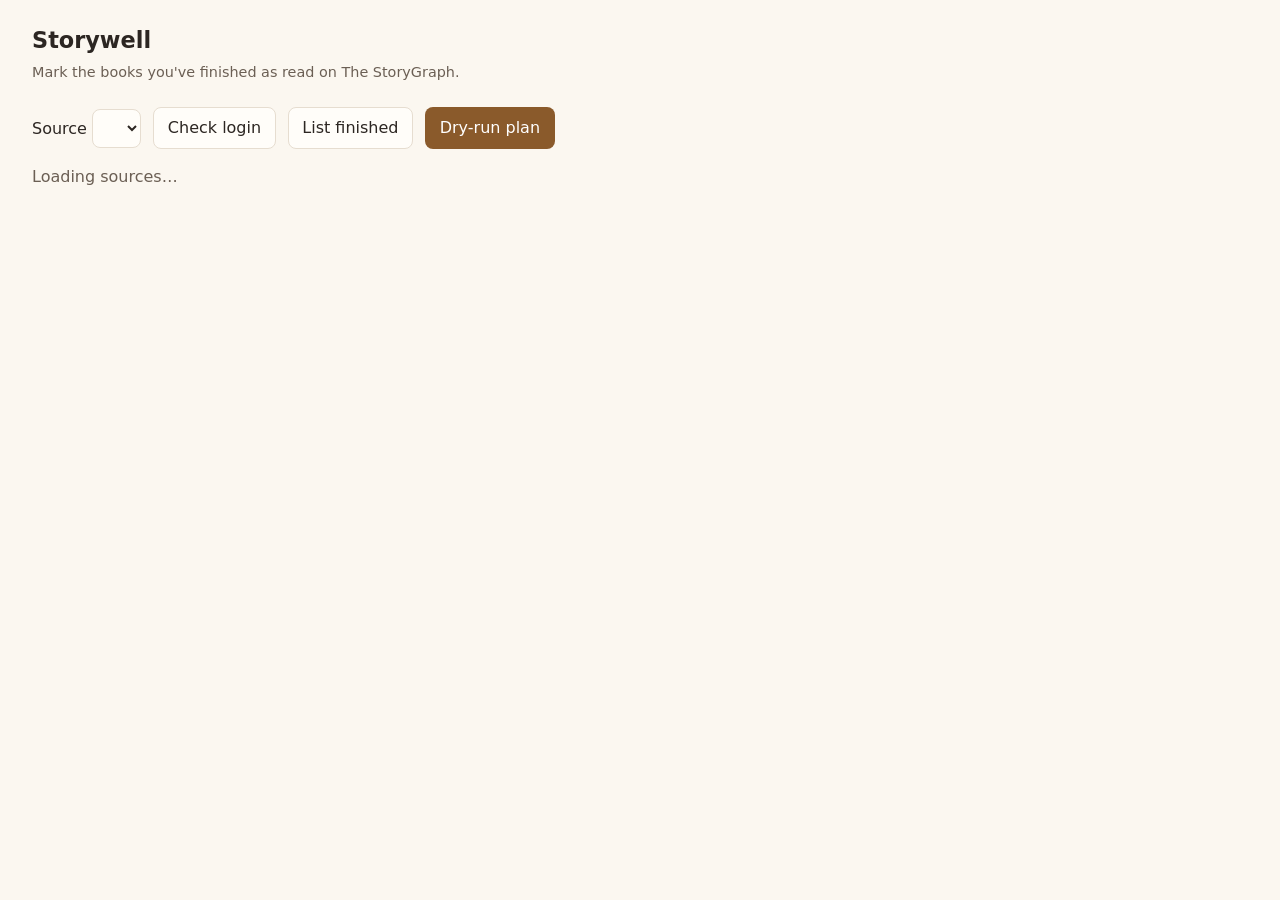
==== src/storywell/desktop/web/index.html @ 4d5c88ba "Merge pull request #48 from drmowinckels/feat/desktop-chromium-provisioning feat: provision Chromium" ====
<!doctype html>
<html lang="en">
  <head>
    <meta charset="utf-8" />
    <meta name="viewport" content="width=device-width, initial-scale=1" />
    <title>Storywell</title>
    <style>
      :root {
        color-scheme: light dark;
        --bg: #fbf7f0;
        --fg: #2c2622;
        --muted: #6b5f54;
        --accent: #8a5a2b;
        --card: #fffdf9;
        --line: #e6ddd0;
      }
      @media (prefers-color-scheme: dark) {
        :root {
          --bg: #1c1916;
          --fg: #ece4d8;
          --muted: #a99b8a;
          --accent: #d2a06a;
          --card: #262019;
          --line: #3a3128;
        }
      }
      * {
        box-sizing: border-box;
      }
      body {
        margin: 0;
        font:
          16px/1.5 system-ui,
          -apple-system,
          "Segoe UI",
          sans-serif;
        background: var(--bg);
        color: var(--fg);
      }
      header {
        padding: 1.5rem 2rem 0.5rem;
      }
      h1 {
        margin: 0;
        font-size: 1.4rem;
      }
      .sub {
        color: var(--muted);
        margin: 0.25rem 0 0;
        font-size: 0.9rem;
      }
      main {
        padding: 1rem 2rem 2rem;
      }
      .controls {
        display: flex;
        gap: 0.75rem;
        flex-wrap: wrap;
        align-items: center;
        margin-bottom: 1rem;
      }
      select,
      button {
        font: inherit;
        padding: 0.5rem 0.85rem;
        border-radius: 8px;
        border: 1px solid var(--line);
        background: var(--card);
        color: var(--fg);
      }
      button {
        cursor: pointer;
      }
      button.primary {
        background: var(--accent);
        color: #fff;
        border-color: transparent;
      }
      button:disabled {
        opacity: 0.5;
        cursor: progress;
      }
      #status {
        margin: 0 0 1rem;
        min-height: 1.4em;
        color: var(--muted);
      }
      #status.error {
        color: #c0392b;
      }
      table {
        width: 100%;
        border-collapse: collapse;
        background: var(--card);
        border-radius: 8px;
        overflow: hidden;
      }
      th,
      td {
        text-align: left;
        padding: 0.5rem 0.75rem;
        border-bottom: 1px solid var(--line);
        font-size: 0.9rem;
      }
      th {
        color: var(--muted);
        font-weight: 600;
      }
      .pill {
        padding: 0.1rem 0.5rem;
        border-radius: 999px;
        font-size: 0.8rem;
      }
      .match {
        background: #2e7d3222;
        color: #2e7d32;
      }
      .ambiguous {
        background: #f9a82522;
        color: #b8860b;
      }
      .no_match {
        background: #c0392b22;
        color: #c0392b;
      }
    </style>
  </head>
  <body>
    <header>
      <h1>Storywell</h1>
      <p class="sub">
        Mark the books you've finished as read on The StoryGraph.
      </p>
    </header>
    <main>
      <div class="controls">
        <label
          >Source
          <select id="source"></select
        ></label>
        <button id="check">Check login</button>
        <button id="list">List finished</button>
        <button id="plan" class="primary">Dry-run plan</button>
      </div>
      <p id="status">Loading sources…</p>
      <div id="results"></div>
    </main>

    <script>
      const $ = (id) => document.getElementById(id);
      const api = () => window.pywebview && window.pywebview.api;

      function setStatus(text, isError = false) {
        const el = $("status");
        el.textContent = text;
        el.classList.toggle("error", isError);
      }

      let browserReady = true;

      function applyBrowserGate() {
        // Check-login and dry-run plan drive Chromium; List does not.
        $("check").disabled = !browserReady;
        $("plan").disabled = !browserReady;
      }

      function busy(on) {
        for (const id of ["check", "list", "plan"]) $(id).disabled = on;
        if (!on) applyBrowserGate();
      }

      async function call(method, ...args) {
        busy(true);
        try {
          const res = await api()[method](...args);
          if (!res.ok) {
            setStatus(res.error || "Something went wrong.", true);
            return null;
          }
          return res.value;
        } catch (err) {
          setStatus(String(err), true);
          return null;
        } finally {
          busy(false);
        }
      }

      function renderBooks(books) {
        if (!books.length)
          return setStatus("No finished books found from this source.");
        setStatus(`${books.length} finished book(s).`);
        $("results").innerHTML =
          "<table><thead><tr><th>Title</th><th>Author</th><th>%</th><th>Finished</th></tr></thead><tbody>" +
          books
            .map(
              (b) =>
                `<tr><td>${esc(b.title)}</td><td>${esc(b.authors.join(", "))}</td>` +
                `<td>${b.percentComplete}</td><td>${b.finishedAt || "—"}</td></tr>`,
            )
            .join("") +
          "</tbody></table>";
      }

      function renderPlan(data) {
        const s = data.summary;
        setStatus(
          `match: ${s.match || 0} · ambiguous: ${s.ambiguous || 0} · no match: ${s.no_match || 0}`,
        );
        $("results").innerHTML =
          "<table><thead><tr><th>Source title</th><th>Status</th><th>StoryGraph match</th><th>Score</th></tr></thead><tbody>" +
          data.plan
            .map(
              (p) =>
                `<tr><td>${esc(p.title)}</td>` +
                `<td><span class="pill ${p.status}">${p.status}</span></td>` +
                `<td>${esc(p.match || "—")}</td><td>${p.score ?? "—"}</td></tr>`,
            )
            .join("") +
          "</tbody></table>";
      }

      function esc(s) {
        return String(s).replace(
          /[&<>"']/g,
          (c) =>
            ({
              "&": "&amp;",
              "<": "&lt;",
              ">": "&gt;",
              '"': "&quot;",
              "'": "&#39;",
            })[c],
        );
      }

      async function init() {
        const sources = await call("sources");
        if (!sources) return;
        $("source").innerHTML = sources
          .map((s) => `<option>${esc(s)}</option>`)
          .join("");
        await ensureBrowser();
      }

      async function ensureBrowser() {
        const installed = await call("chromium_status");
        if (installed === null) return; // status check itself failed; message already shown
        if (installed) {
          setStatus("Ready.");
          return;
        }
        browserReady = false;
        setStatus(
          "One-time setup: downloading the browser Storywell needs (~150 MB). This can take a minute…",
        );
        const ready = await call("install_browser");
        browserReady = ready === true;
        applyBrowserGate();
        setStatus(
          browserReady
            ? "Ready."
            : "Couldn't download the browser. Check your connection and reopen Storywell.",
          !browserReady,
        );
      }

      const source = () => $("source").value;
      $("check").onclick = async () => {
        const ok = await call("login_state");
        if (ok !== null)
          setStatus(
            ok
              ? "StoryGraph session is active."
              : "No active StoryGraph session — run storygraph-login.",
            !ok,
          );
      };
      $("list").onclick = async () => {
        const books = await call("list_finished", source());
        if (books) renderBooks(books);
      };
      $("plan").onclick = async () => {
        setStatus(
          "Matching against StoryGraph… this opens a browser in the background.",
        );
        const data = await call("sync_plan", source());
        if (data) renderPlan(data);
      };

      if (window.pywebview?.api) init();
      else window.addEventListener("pywebviewready", init);
    </script>
  </body>
</html>
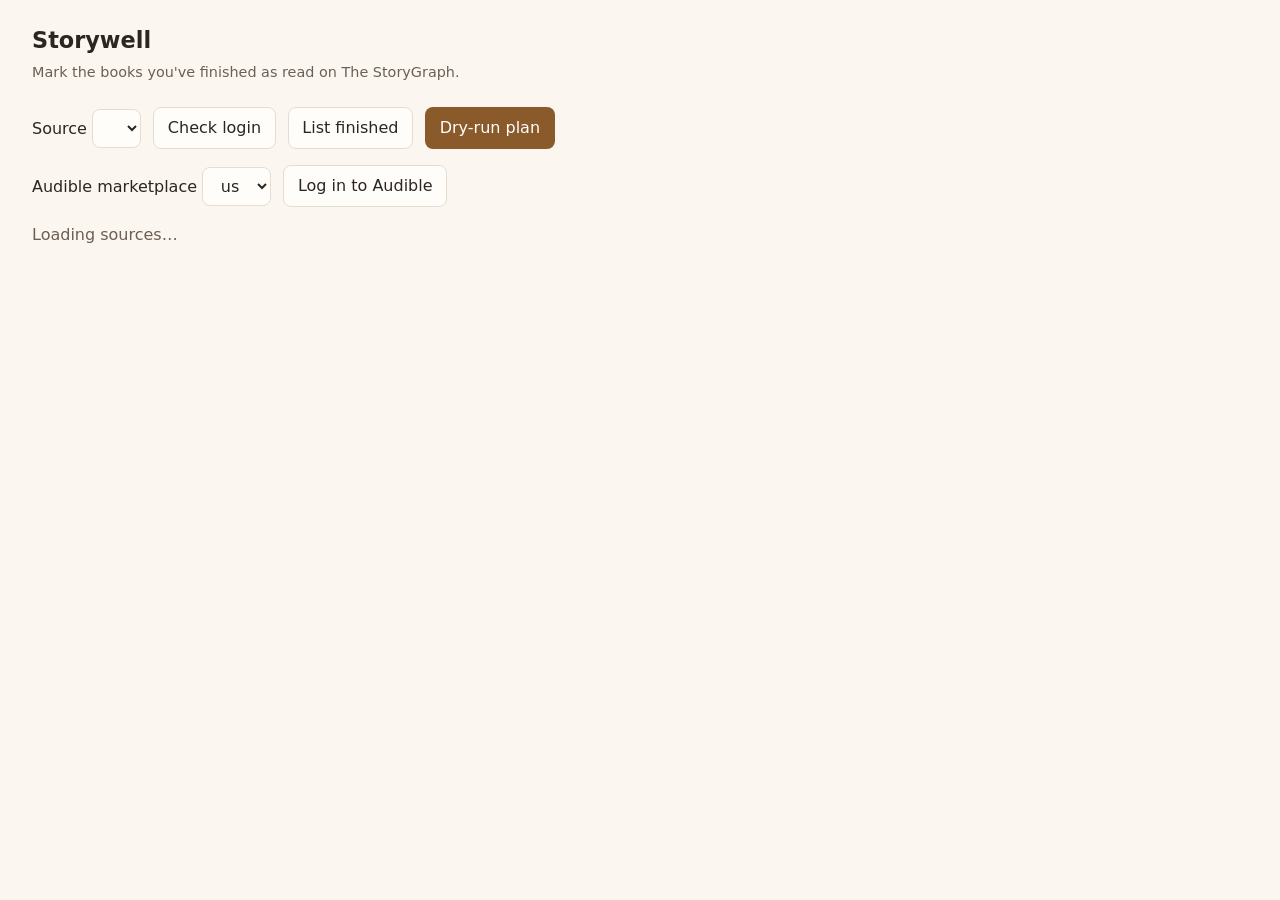
==== commit 2aff8ead: "Merge pull request #50 from drmowinckels/feat/desktop-audible-login feat: in-app Audible login — no " ====
--- a/src/storywell/desktop/web/index.html
+++ b/src/storywell/desktop/web/index.html
@@ -142,6 +142,25 @@
         <button id="list">List finished</button>
         <button id="plan" class="primary">Dry-run plan</button>
       </div>
+      <div class="controls">
+        <label
+          >Audible marketplace
+          <select id="marketplace">
+            <option value="us">us</option>
+            <option value="ca">ca</option>
+            <option value="uk">uk</option>
+            <option value="au">au</option>
+            <option value="fr">fr</option>
+            <option value="de">de</option>
+            <option value="jp">jp</option>
+            <option value="it">it</option>
+            <option value="in">in</option>
+            <option value="es">es</option>
+            <option value="br">br</option>
+          </select></label
+        >
+        <button id="audible-login">Log in to Audible</button>
+      </div>
       <p id="status">Loading sources…</p>
       <div id="results"></div>
     </main>
@@ -158,14 +177,16 @@
 
       let browserReady = true;
 
+      // Check-login, dry-run plan, and Audible login all drive Chromium; List does not.
+      const BROWSER_BUTTONS = ["check", "plan", "audible-login"];
+      const BUTTONS = ["list", ...BROWSER_BUTTONS];
+
       function applyBrowserGate() {
-        // Check-login and dry-run plan drive Chromium; List does not.
-        $("check").disabled = !browserReady;
-        $("plan").disabled = !browserReady;
+        for (const id of BROWSER_BUTTONS) $(id).disabled = !browserReady;
       }
 
       function busy(on) {
-        for (const id of ["check", "list", "plan"]) $(id).disabled = on;
+        for (const id of BUTTONS) $(id).disabled = on;
         if (!on) applyBrowserGate();
       }
 
@@ -287,6 +308,16 @@
         const data = await call("sync_plan", source());
         if (data) renderPlan(data);
       };
+      $("audible-login").onclick = async () => {
+        setStatus(
+          "Opening Amazon login in a browser — sign in there, then return.",
+        );
+        const path = await call("audible_login", $("marketplace").value);
+        if (path)
+          setStatus(
+            "Audible login saved. You can now List finished or Dry-run plan.",
+          );
+      };
 
       if (window.pywebview?.api) init();
       else window.addEventListener("pywebviewready", init);
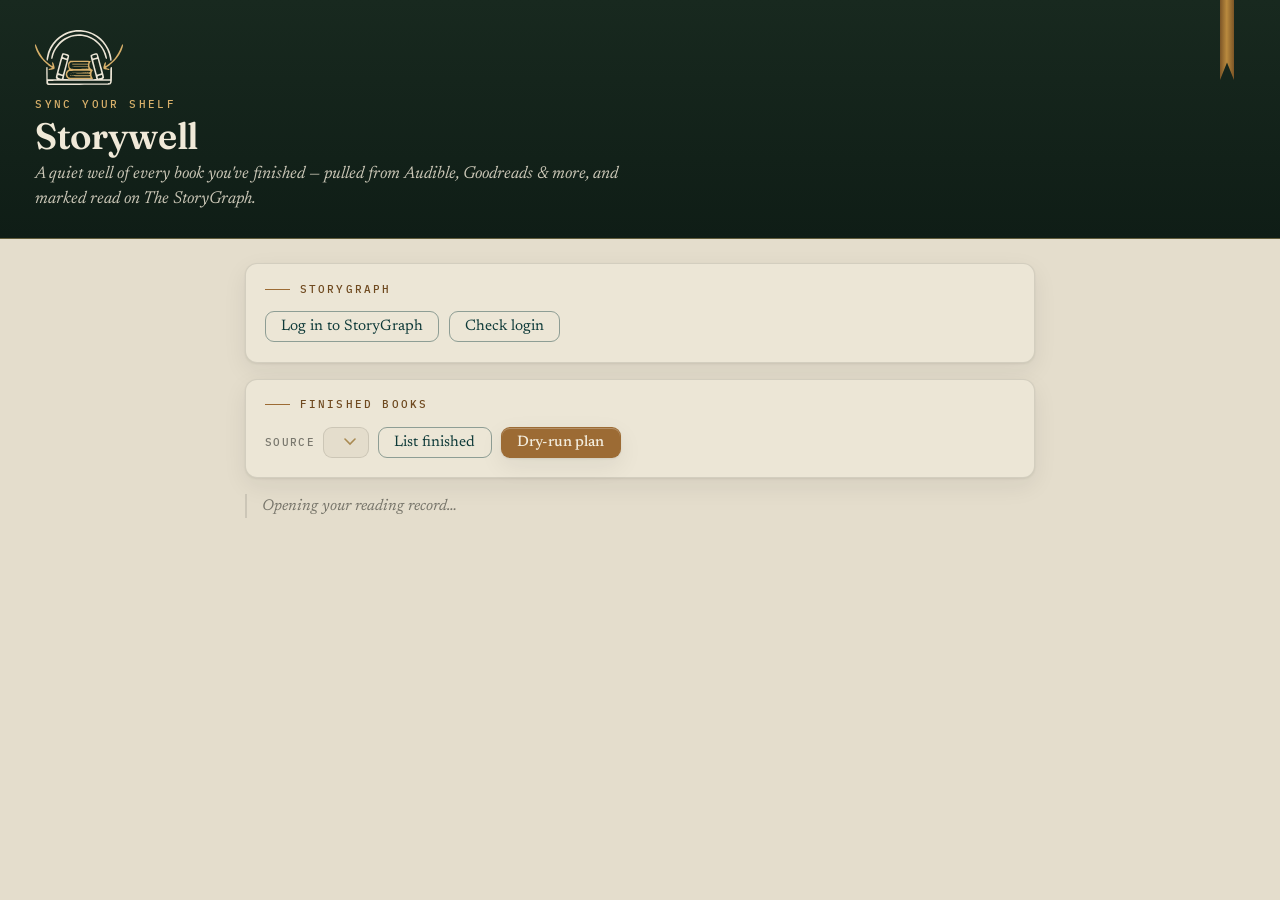
==== commit 630defdc: "Merge pull request #52 from drmowinckels/feat/desktop-ui-brand feat: brand-align the desktop UI with" ====
--- a/src/storywell/desktop/web/index.html
+++ b/src/storywell/desktop/web/index.html
@@ -4,164 +4,468 @@
     <meta charset="utf-8" />
     <meta name="viewport" content="width=device-width, initial-scale=1" />
     <title>Storywell</title>
+    <!-- Same type as the website (Fraunces 600 · Newsreader 400/500 + italic · IBM Plex
+         Mono 400/500 — only the faces actually used). The app needs the network to sync,
+         so a CDN load is fine and serif/mono fallbacks cover offline. RELEASE TODO: self-host
+         these OFL fonts (web/fonts/) so the packaged app never calls Google — privacy/GDPR
+         + offline. See docs/packaging.md. -->
+    <link rel="preconnect" href="https://fonts.googleapis.com" />
+    <link rel="preconnect" href="https://fonts.gstatic.com" crossorigin />
+    <link
+      href="https://fonts.googleapis.com/css2?family=Fraunces:opsz,wght@9..144,600&family=Newsreader:ital,opsz,wght@0,6..72,400;0,6..72,500;1,6..72,400&family=IBM+Plex+Mono:wght@400;500&display=swap"
+      rel="stylesheet"
+    />
     <style>
+      /* Storywell desktop — the website's identity, in a window. "Library at night"
+         (bottle-green + brass) is the default; "reading room" (putty) is the light
+         alternate. Tokens mirror site/_brand.yml, custom.scss and dark.scss. */
       :root {
-        color-scheme: light dark;
-        --bg: #fbf7f0;
-        --fg: #2c2622;
-        --muted: #6b5f54;
-        --accent: #8a5a2b;
-        --card: #fffdf9;
-        --line: #e6ddd0;
-      }
-      @media (prefers-color-scheme: dark) {
+        color-scheme: dark light;
+        --serif: "Fraunces", Georgia, serif;
+        --body: "Newsreader", Georgia, serif;
+        --mono: "IBM Plex Mono", ui-monospace, SFMono-Regular, Menlo, monospace;
+
+        /* default = library at night (Storywell ships dark) */
+        --bg: #0f1d16;
+        --surface: #16271e;
+        --ink: #e9e2d1;
+        --head: #f0e9d8;
+        --brass: #d8b06a;
+        --brass-text: #d8b06a;
+        --ghost-fg: #e3dcc9;
+        --ghost-border: rgba(227, 220, 201, 0.4);
+        --line: rgba(233, 226, 209, 0.13);
+        --muted: rgba(233, 226, 209, 0.55);
+        --lead: rgba(233, 226, 209, 0.86);
+        --btn-fg: #15211a;
+        --error-fg: #ff9a8f;
+        --error-bg: rgba(255, 138, 128, 0.15);
+        --rail-top: #d8b06a;
+        --rail-bot: #8a5e2a;
+        --shadow: 0 1px 2px rgba(0, 0, 0, 0.3), 0 12px 32px rgba(0, 0, 0, 0.3);
+
+        --pill-match-fg: #8fbf9c;
+        --pill-match-bg: rgba(143, 191, 156, 0.14);
+        --pill-amb-fg: #d8b06a;
+        --pill-amb-bg: rgba(216, 176, 106, 0.14);
+        --pill-no-fg: #ff9a8f;
+        --pill-no-bg: rgba(255, 138, 128, 0.14);
+      }
+      @media (prefers-color-scheme: light) {
         :root {
-          --bg: #1c1916;
-          --fg: #ece4d8;
-          --muted: #a99b8a;
-          --accent: #d2a06a;
-          --card: #262019;
-          --line: #3a3128;
-        }
-      }
+          /* reading room — the light alternate */
+          --bg: #e4ddcc;
+          --surface: #ece6d6;
+          --ink: #20221d;
+          --head: #20221d;
+          --brass: #9c6b34;
+          --brass-text: #6f4a20;
+          --ghost-fg: #0e3a39;
+          --ghost-border: rgba(14, 58, 57, 0.42);
+          --line: rgba(32, 34, 29, 0.12);
+          --muted: rgba(32, 34, 29, 0.56);
+          --lead: rgba(32, 34, 29, 0.82);
+          --btn-fg: #f3eddd;
+          --error-fg: #7b1f1f;
+          --error-bg: rgba(123, 59, 59, 0.16);
+          --rail-top: #b98a3e;
+          --rail-bot: #7c5526;
+          --shadow:
+            0 1px 2px rgba(32, 34, 29, 0.08), 0 8px 24px rgba(32, 34, 29, 0.07);
+
+          --pill-match-fg: #2f5d3c;
+          --pill-match-bg: rgba(47, 93, 60, 0.13);
+          --pill-amb-fg: #6f4a20;
+          --pill-amb-bg: rgba(156, 107, 52, 0.16);
+          --pill-no-fg: #7b1f1f;
+          --pill-no-bg: rgba(123, 59, 59, 0.14);
+        }
+      }
+
       * {
         box-sizing: border-box;
       }
       body {
         margin: 0;
-        font:
-          16px/1.5 system-ui,
-          -apple-system,
-          "Segoe UI",
-          sans-serif;
+        font: 1rem/1.55 var(--body);
         background: var(--bg);
-        color: var(--fg);
-      }
-      header {
-        padding: 1.5rem 2rem 0.5rem;
-      }
-      h1 {
+        color: var(--ink);
+        -webkit-font-smoothing: antialiased;
+      }
+      .eyebrow {
         margin: 0;
-        font-size: 1.4rem;
-      }
-      .sub {
-        color: var(--muted);
-        margin: 0.25rem 0 0;
-        font-size: 0.9rem;
-      }
-      main {
-        padding: 1rem 2rem 2rem;
+        font-family: var(--mono);
+        font-size: 0.68rem;
+        font-weight: 500;
+        letter-spacing: 0.22em;
+        text-transform: uppercase;
+        color: var(--brass-text);
+      }
+
+      /* ---- the cover: always the dark "library at night" band ---- */
+      .cover {
+        position: relative;
+        overflow: hidden;
+        padding: 1.9rem 2.2rem 1.6rem;
+        color: #e9e2d1;
+        background: linear-gradient(180deg, #18291f 0%, #0f1d16 100%);
+        border-bottom: 1px solid rgba(216, 176, 106, 0.38);
+      }
+      .cover .eyebrow {
+        color: #d8b06a;
+      }
+      .mark {
+        display: block;
+        width: 88px;
+        height: auto;
+        margin-bottom: 0.7rem;
+      }
+      .wordmark {
+        margin: 0.3rem 0 0;
+        font-family: var(--serif);
+        font-optical-sizing: auto;
+        font-size: 2.3rem;
+        font-weight: 600;
+        letter-spacing: -0.01em;
+        line-height: 0.98;
+        color: #f0e9d8;
+      }
+      .lead {
+        margin: 0.55rem 0 0;
+        max-width: 60ch;
+        font-family: var(--body);
+        font-style: italic;
+        font-size: 1.08rem;
+        line-height: 1.45;
+        color: rgba(233, 226, 209, 0.86);
+      }
+      .rail {
+        position: absolute;
+        top: -8px;
+        right: 46px;
+        width: 14px;
+        height: 88px;
+        background: linear-gradient(
+          90deg,
+          var(--rail-bot),
+          var(--rail-top) 48%,
+          var(--rail-bot)
+        );
+        clip-path: polygon(0 0, 100% 0, 100% 100%, 50% 80%, 0 100%);
+        box-shadow: 0 2px 7px rgba(0, 0, 0, 0.4);
+      }
+
+      /* ---- the pages ---- */
+      .pages {
+        max-width: 860px;
+        margin: 0 auto;
+        padding: 1.5rem 2.2rem 2.4rem;
+      }
+      .leaf {
+        background: var(--surface);
+        border: 1px solid var(--line);
+        border-radius: 12px;
+        padding: 1.05rem 1.15rem 1.2rem;
+        margin-bottom: 1rem;
+        box-shadow: var(--shadow);
+      }
+      .leaf-title {
+        display: flex;
+        align-items: center;
+        gap: 0.6rem;
+        margin: 0 0 0.85rem;
+        font-family: var(--mono);
+        font-size: 0.68rem;
+        font-weight: 500;
+        letter-spacing: 0.2em;
+        text-transform: uppercase;
+        color: var(--brass-text);
+      }
+      .leaf-title::before {
+        content: "";
+        width: 1.6rem;
+        height: 1px;
+        background: var(--brass);
+      }
+      .account-group {
+        display: inline-flex;
+        align-items: center;
+        gap: 0.6rem;
+      }
+      .account-group[hidden] {
+        display: none;
       }
       .controls {
         display: flex;
-        gap: 0.75rem;
+        gap: 0.6rem;
         flex-wrap: wrap;
         align-items: center;
-        margin-bottom: 1rem;
-      }
-      select,
-      button {
-        font: inherit;
-        padding: 0.5rem 0.85rem;
-        border-radius: 8px;
+      }
+      .field {
+        display: inline-flex;
+        align-items: center;
+        gap: 0.5rem;
+        font-family: var(--mono);
+        font-size: 0.66rem;
+        font-weight: 500;
+        letter-spacing: 0.14em;
+        text-transform: uppercase;
+        color: var(--muted);
+      }
+      select {
+        font: 0.92rem var(--body);
+        padding: 0.42rem 2rem 0.42rem 0.7rem;
+        border-radius: 9px;
         border: 1px solid var(--line);
-        background: var(--card);
-        color: var(--fg);
-      }
-      button {
+        background: var(--bg)
+          url("data:image/svg+xml,%3Csvg xmlns='http://www.w3.org/2000/svg' width='12' height='8' viewBox='0 0 12 8'%3E%3Cpath d='M1 1l5 5 5-5' fill='none' stroke='%23a98a52' stroke-width='1.6' stroke-linecap='round'/%3E%3C/svg%3E")
+          no-repeat right 0.7rem center;
+        color: var(--ink);
+        -webkit-appearance: none;
+        appearance: none;
         cursor: pointer;
       }
-      button.primary {
-        background: var(--accent);
-        color: #fff;
+      .btn {
+        font: 0.95rem var(--body);
+        padding: 0.44rem 0.95rem;
+        border-radius: 9px;
+        border: 1px solid var(--ghost-border);
+        background: transparent;
+        color: var(--ghost-fg);
+        cursor: pointer;
+        transition:
+          border-color 0.15s ease,
+          background 0.15s ease,
+          transform 0.05s ease;
+      }
+      .btn:hover {
+        border-color: var(--brass);
+        background: color-mix(in srgb, var(--brass) 10%, transparent);
+      }
+      .btn:active {
+        transform: translateY(1px);
+      }
+      .btn.primary {
+        background: var(--brass);
+        color: var(--btn-fg);
         border-color: transparent;
-      }
-      button:disabled {
-        opacity: 0.5;
-        cursor: progress;
-      }
+        font-weight: 500;
+        box-shadow:
+          inset 0 1px 0 rgba(255, 255, 255, 0.25),
+          var(--shadow);
+      }
+      .btn.primary:hover {
+        background: color-mix(in srgb, var(--brass) 90%, #fff);
+        border-color: transparent;
+      }
+      .btn:disabled {
+        opacity: 0.42;
+        cursor: not-allowed;
+        border-color: var(--line);
+        background: transparent;
+        color: var(--ghost-fg);
+        transform: none;
+      }
+      :focus-visible {
+        outline: 2px solid var(--brass);
+        outline-offset: 2px;
+      }
+
+      /* ---- status: a margin note ---- */
       #status {
-        margin: 0 0 1rem;
-        min-height: 1.4em;
+        margin: 0.4rem 0 1rem;
+        min-height: 1.5em;
+        padding-left: 0.9rem;
+        border-left: 2px solid var(--line);
+        font-family: var(--body);
+        font-style: italic;
+        font-size: 0.98rem;
         color: var(--muted);
       }
       #status.error {
-        color: #c0392b;
-      }
+        color: var(--error-fg);
+        border-left-color: var(--error-fg);
+      }
+
+      /* ---- the reading ledger ---- */
       table {
         width: 100%;
         border-collapse: collapse;
-        background: var(--card);
-        border-radius: 8px;
+        background: var(--surface);
+        border: 1px solid var(--line);
+        border-radius: 12px;
         overflow: hidden;
+        box-shadow: var(--shadow);
+        font-variant-numeric: tabular-nums;
       }
       th,
       td {
         text-align: left;
-        padding: 0.5rem 0.75rem;
+        padding: 0.58rem 0.85rem;
         border-bottom: 1px solid var(--line);
-        font-size: 0.9rem;
-      }
-      th {
-        color: var(--muted);
-        font-weight: 600;
+        font-size: 0.92rem;
+      }
+      tbody tr:last-child td {
+        border-bottom: none;
+      }
+      tbody tr:hover td {
+        background: color-mix(in srgb, var(--brass) 7%, transparent);
+      }
+      thead th {
+        font-family: var(--mono);
+        font-size: 0.64rem;
+        font-weight: 500;
+        letter-spacing: 0.16em;
+        text-transform: uppercase;
+        color: var(--brass-text);
+        border-bottom: 1px solid var(--brass);
+        background: color-mix(in srgb, var(--brass) 8%, transparent);
+      }
+      th:last-child,
+      td:last-child {
+        text-align: right;
+        font-family: var(--mono);
+        font-size: 0.82rem;
       }
       .pill {
-        padding: 0.1rem 0.5rem;
-        border-radius: 999px;
-        font-size: 0.8rem;
+        display: inline-block;
+        padding: 0.12rem 0.55rem;
+        border-radius: 5px;
+        font-family: var(--mono);
+        font-size: 0.66rem;
+        font-weight: 500;
+        letter-spacing: 0.06em;
+        text-transform: uppercase;
+        border: 1px solid currentColor;
       }
       .match {
-        background: #2e7d3222;
-        color: #2e7d32;
+        color: var(--pill-match-fg);
+        background: var(--pill-match-bg);
       }
       .ambiguous {
-        background: #f9a82522;
-        color: #b8860b;
+        color: var(--pill-amb-fg);
+        background: var(--pill-amb-bg);
       }
       .no_match {
-        background: #c0392b22;
-        color: #c0392b;
+        color: var(--pill-no-fg);
+        background: var(--pill-no-bg);
+      }
+
+      @media (prefers-reduced-motion: no-preference) {
+        .rail {
+          animation: drop 0.7s cubic-bezier(0.2, 0.8, 0.2, 1) both;
+        }
+        .mark,
+        .eyebrow,
+        .wordmark,
+        .lead,
+        .leaf {
+          animation: rise 0.55s ease both;
+        }
+        .eyebrow {
+          animation-delay: 0.04s;
+        }
+        .wordmark {
+          animation-delay: 0.08s;
+        }
+        .lead {
+          animation-delay: 0.12s;
+        }
+        .leaf:nth-of-type(1) {
+          animation-delay: 0.16s;
+        }
+        .leaf:nth-of-type(2) {
+          animation-delay: 0.2s;
+        }
+        @keyframes drop {
+          from {
+            transform: translateY(-110%);
+          }
+          to {
+            transform: translateY(0);
+          }
+        }
+        @keyframes rise {
+          from {
+            opacity: 0;
+            transform: translateY(8px);
+          }
+          to {
+            opacity: 1;
+            transform: none;
+          }
+        }
+      }
+
+      @media (max-width: 560px) {
+        .pages {
+          padding: 1.1rem 1.2rem 1.8rem;
+        }
+        .cover {
+          padding: 1.5rem 1.3rem 1.3rem;
+        }
+        .wordmark {
+          font-size: 1.9rem;
+        }
       }
     </style>
   </head>
   <body>
-    <header>
-      <h1>Storywell</h1>
-      <p class="sub">
-        Mark the books you've finished as read on The StoryGraph.
+    <header class="cover">
+      <span class="rail" aria-hidden="true"></span>
+      <img class="mark" src="submark-night.svg" alt="" />
+      <p class="eyebrow">Sync your shelf</p>
+      <h1 class="wordmark">Storywell</h1>
+      <p class="lead">
+        A quiet well of every book you've finished — pulled from Audible,
+        Goodreads &amp; more, and marked read on The StoryGraph.
       </p>
     </header>
-    <main>
-      <div class="controls">
-        <label
-          >Source
-          <select id="source"></select
-        ></label>
-        <button id="check">Check login</button>
-        <button id="list">List finished</button>
-        <button id="plan" class="primary">Dry-run plan</button>
-      </div>
-      <div class="controls">
-        <label
-          >Audible marketplace
-          <select id="marketplace">
-            <option value="us">us</option>
-            <option value="ca">ca</option>
-            <option value="uk">uk</option>
-            <option value="au">au</option>
-            <option value="fr">fr</option>
-            <option value="de">de</option>
-            <option value="jp">jp</option>
-            <option value="it">it</option>
-            <option value="in">in</option>
-            <option value="es">es</option>
-            <option value="br">br</option>
-          </select></label
-        >
-        <button id="audible-login">Log in to Audible</button>
-      </div>
-      <p id="status">Loading sources…</p>
+    <main class="pages">
+      <section class="leaf">
+        <h2 class="leaf-title">StoryGraph</h2>
+        <div class="controls">
+          <button id="storygraph-login" class="btn">
+            Log in to StoryGraph
+          </button>
+          <button id="check" class="btn">Check login</button>
+        </div>
+      </section>
+
+      <section class="leaf">
+        <h2 class="leaf-title">Finished books</h2>
+        <div class="controls">
+          <label class="field"
+            >Source
+            <select id="source"></select
+          ></label>
+          <!-- Per-source setup: only the selected source's controls are shown.
+               Audible is the only one wired today; file/token sources slot in here. -->
+          <span id="setup-audible" class="account-group" hidden>
+            <label class="field"
+              >Audible
+              <select id="marketplace">
+                <option value="us">us</option>
+                <option value="ca">ca</option>
+                <option value="uk">uk</option>
+                <option value="au">au</option>
+                <option value="fr">fr</option>
+                <option value="de">de</option>
+                <option value="jp">jp</option>
+                <option value="it">it</option>
+                <option value="in">in</option>
+                <option value="es">es</option>
+                <option value="br">br</option>
+              </select></label
+            >
+            <button id="audible-login" class="btn">Log in to Audible</button>
+          </span>
+          <button id="list" class="btn">List finished</button>
+          <button id="plan" class="btn primary">Dry-run plan</button>
+        </div>
+      </section>
+
+      <p id="status">Opening your reading record…</p>
       <div id="results"></div>
     </main>
 
@@ -177,8 +481,13 @@
 
       let browserReady = true;
 
-      // Check-login, dry-run plan, and Audible login all drive Chromium; List does not.
-      const BROWSER_BUTTONS = ["check", "plan", "audible-login"];
+      // Every action but List drives Chromium, so all are gated on it being installed.
+      const BROWSER_BUTTONS = [
+        "storygraph-login",
+        "check",
+        "plan",
+        "audible-login",
+      ];
       const BUTTONS = ["list", ...BROWSER_BUTTONS];
 
       function applyBrowserGate() {
@@ -234,7 +543,7 @@
             .map(
               (p) =>
                 `<tr><td>${esc(p.title)}</td>` +
-                `<td><span class="pill ${p.status}">${p.status}</span></td>` +
+                `<td><span class="pill ${p.status}">${p.status.replace("_", " ")}</span></td>` +
                 `<td>${esc(p.match || "—")}</td><td>${p.score ?? "—"}</td></tr>`,
             )
             .join("") +
@@ -261,6 +570,8 @@
         $("source").innerHTML = sources
           .map((s) => `<option>${esc(s)}</option>`)
           .join("");
+        if (sources.includes("audible")) $("source").value = "audible";
+        updateSourceUI();
         await ensureBrowser();
       }
 
@@ -268,7 +579,7 @@
         const installed = await call("chromium_status");
         if (installed === null) return; // status check itself failed; message already shown
         if (installed) {
-          setStatus("Ready.");
+          setStatus("Ready when you are.");
           return;
         }
         browserReady = false;
@@ -280,20 +591,43 @@
         applyBrowserGate();
         setStatus(
           browserReady
-            ? "Ready."
+            ? "Ready when you are."
             : "Couldn't download the browser. Check your connection and reopen Storywell.",
           !browserReady,
         );
       }
 
       const source = () => $("source").value;
+
+      // Each source reveals its own setup (Audible login here; file/token sources later).
+      const SOURCE_SETUP = { audible: "setup-audible" };
+      function updateSourceUI() {
+        const wanted = SOURCE_SETUP[source()];
+        for (const id of Object.values(SOURCE_SETUP))
+          $(id).hidden = id !== wanted;
+      }
+      $("source").onchange = updateSourceUI;
+
+      // Both logins follow the same shape: open a browser, sign in, persist the session.
+      async function browserLogin(method, opening, done, ...args) {
+        setStatus(opening);
+        const path = await call(method, ...args);
+        if (path) setStatus(done);
+      }
+
+      $("storygraph-login").onclick = () =>
+        browserLogin(
+          "storygraph_login",
+          "Opening StoryGraph login in a browser — sign in there, then return.",
+          "StoryGraph login saved. You're ready to sync.",
+        );
       $("check").onclick = async () => {
         const ok = await call("login_state");
         if (ok !== null)
           setStatus(
             ok
               ? "StoryGraph session is active."
-              : "No active StoryGraph session — run storygraph-login.",
+              : "No active StoryGraph session — use “Log in to StoryGraph”.",
             !ok,
           );
       };
@@ -308,16 +642,13 @@
         const data = await call("sync_plan", source());
         if (data) renderPlan(data);
       };
-      $("audible-login").onclick = async () => {
-        setStatus(
+      $("audible-login").onclick = () =>
+        browserLogin(
+          "audible_login",
           "Opening Amazon login in a browser — sign in there, then return.",
-        );
-        const path = await call("audible_login", $("marketplace").value);
-        if (path)
-          setStatus(
-            "Audible login saved. You can now List finished or Dry-run plan.",
-          );
-      };
+          "Audible login saved. You can now List finished or Dry-run plan.",
+          $("marketplace").value,
+        );
 
       if (window.pywebview?.api) init();
       else window.addEventListener("pywebviewready", init);
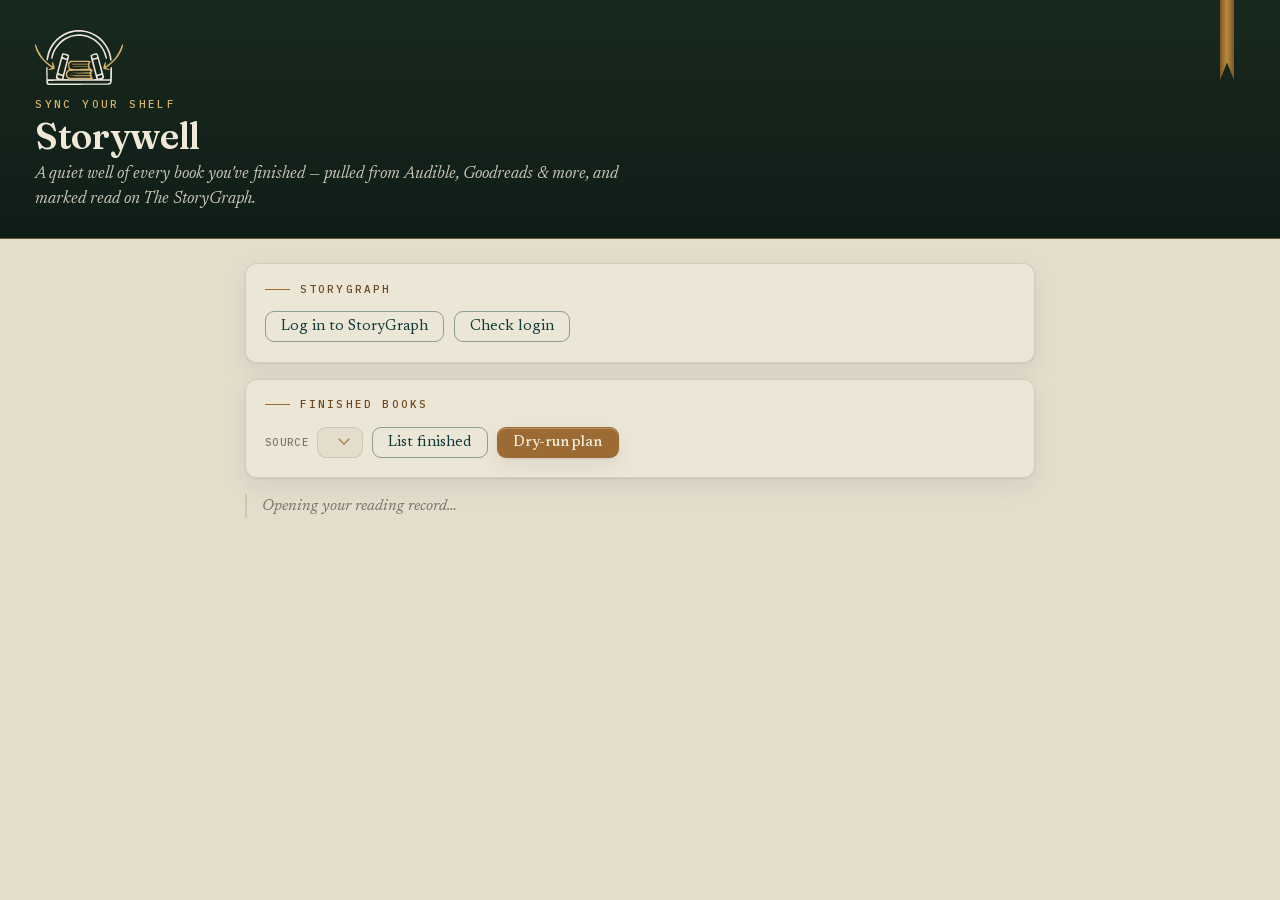
==== commit 99ee41fc: "feat: self-host the brand fonts (no Google CDN from the packaged app) The desktop UI loaded Fraunces" ====
--- a/src/storywell/desktop/web/index.html
+++ b/src/storywell/desktop/web/index.html
@@ -4,17 +4,10 @@
     <meta charset="utf-8" />
     <meta name="viewport" content="width=device-width, initial-scale=1" />
     <title>Storywell</title>
-    <!-- Same type as the website (Fraunces 600 · Newsreader 400/500 + italic · IBM Plex
-         Mono 400/500 — only the faces actually used). The app needs the network to sync,
-         so a CDN load is fine and serif/mono fallbacks cover offline. RELEASE TODO: self-host
-         these OFL fonts (web/fonts/) so the packaged app never calls Google — privacy/GDPR
-         + offline. See docs/packaging.md. -->
-    <link rel="preconnect" href="https://fonts.googleapis.com" />
-    <link rel="preconnect" href="https://fonts.gstatic.com" crossorigin />
-    <link
-      href="https://fonts.googleapis.com/css2?family=Fraunces:opsz,wght@9..144,600&family=Newsreader:ital,opsz,wght@0,6..72,400;0,6..72,500;1,6..72,400&family=IBM+Plex+Mono:wght@400;500&display=swap"
-      rel="stylesheet"
-    />
+    <!-- The website's type (Fraunces · Newsreader · IBM Plex Mono), self-hosted from
+         fonts/ so the packaged app never calls Google (privacy/GDPR + offline). OFL,
+         latin + latin-ext; system serif/mono cover the rest. Regenerate: docs/packaging.md. -->
+    <link rel="stylesheet" href="fonts/fonts.css" />
     <style>
       /* Storywell desktop — the website's identity, in a window. "Library at night"
          (bottle-green + brass) is the default; "reading room" (putty) is the light
@@ -224,6 +217,28 @@
         -webkit-appearance: none;
         appearance: none;
         cursor: pointer;
+      }
+      input[type="text"],
+      input[type="password"] {
+        font: 0.92rem var(--body);
+        padding: 0.42rem 0.7rem;
+        border-radius: 9px;
+        border: 1px solid var(--line);
+        background: var(--bg);
+        color: var(--ink);
+        width: 13rem;
+      }
+      input::placeholder {
+        color: var(--muted);
+      }
+      .filename {
+        max-width: 18rem;
+        overflow: hidden;
+        text-overflow: ellipsis;
+        white-space: nowrap;
+        font-family: var(--mono);
+        font-size: 0.78rem;
+        color: var(--muted);
       }
       .btn {
         font: 0.95rem var(--body);
@@ -439,8 +454,9 @@
             >Source
             <select id="source"></select
           ></label>
-          <!-- Per-source setup: only the selected source's controls are shown.
-               Audible is the only one wired today; file/token sources slot in here. -->
+          <!-- Per-source setup: only the selected source's inputs are shown
+               (see SOURCE_NEEDS). Audible logs in; file sources pick an export
+               file; Hardcover/Literal take a token; Calibre adds a read column. -->
           <span id="setup-audible" class="account-group" hidden>
             <label class="field"
               >Audible
@@ -460,6 +476,37 @@
             >
             <button id="audible-login" class="btn">Log in to Audible</button>
           </span>
+          <span id="setup-file" class="account-group" hidden>
+            <button id="choose-file" class="btn">Choose export file…</button>
+            <span id="file-name" class="filename"></span>
+          </span>
+          <span id="setup-readcolumn" class="account-group" hidden>
+            <label class="field"
+              >Read column
+              <input
+                id="readcolumn-input"
+                type="text"
+                placeholder="e.g. #read"
+              />
+            </label>
+          </span>
+          <span id="setup-token" class="account-group" hidden>
+            <label class="field"
+              >API token
+              <input id="token-input" type="password" autocomplete="off" />
+            </label>
+          </span>
+          <span id="setup-shelf" class="account-group" hidden>
+            <label class="field"
+              >Shelf
+              <select id="shelf-input">
+                <option value="read">read</option>
+                <option value="currently-reading">currently-reading</option>
+                <option value="to-read">to-read</option>
+                <option value="did-not-finish">did-not-finish</option>
+              </select></label
+            >
+          </span>
           <button id="list" class="btn">List finished</button>
           <button id="plan" class="btn primary">Dry-run plan</button>
         </div>
@@ -481,22 +528,33 @@
 
       let browserReady = true;
 
-      // Every action but List drives Chromium, so all are gated on it being installed.
+      // Every action but List/Choose-file drives Chromium, so those are gated on it.
       const BROWSER_BUTTONS = [
         "storygraph-login",
         "check",
         "plan",
         "audible-login",
       ];
-      const BUTTONS = ["list", ...BROWSER_BUTTONS];
-
-      function applyBrowserGate() {
+      const BUTTONS = ["list", "choose-file", ...BROWSER_BUTTONS];
+
+      // A file source can't List/Plan until its export file is chosen.
+      function fileMissing() {
+        return (
+          (SOURCE_NEEDS[source()] || []).includes("setup-file") && !chosenFile
+        );
+      }
+
+      function applyGates() {
+        const noFile = fileMissing();
         for (const id of BROWSER_BUTTONS) $(id).disabled = !browserReady;
+        $("plan").disabled = !browserReady || noFile;
+        $("list").disabled = noFile;
+        $("choose-file").disabled = false;
       }
 
       function busy(on) {
         for (const id of BUTTONS) $(id).disabled = on;
-        if (!on) applyBrowserGate();
+        if (!on) applyGates();
       }
 
       async function call(method, ...args) {
@@ -588,7 +646,7 @@
         );
         const ready = await call("install_browser");
         browserReady = ready === true;
-        applyBrowserGate();
+        applyGates();
         setStatus(
           browserReady
             ? "Ready when you are."
@@ -598,15 +656,63 @@
       }
 
       const source = () => $("source").value;
-
-      // Each source reveals its own setup (Audible login here; file/token sources later).
-      const SOURCE_SETUP = { audible: "setup-audible" };
+      let chosenFile = null;
+
+      // Each source reveals only the inputs it needs: Audible logs in; file sources
+      // pick an export file; Hardcover/Literal take a token; Calibre adds a read column;
+      // LibraryThing (a catalogue, no finished signal) needs a target shelf.
+      // Keep this in sync with the source constructors in src/storywell/sources/*.py.
+      const SETUP_GROUPS = [
+        "setup-audible",
+        "setup-file",
+        "setup-readcolumn",
+        "setup-token",
+        "setup-shelf",
+      ];
+      const SOURCE_NEEDS = {
+        audible: ["setup-audible"],
+        hardcover: ["setup-token"],
+        literal: ["setup-token"],
+        calibre: ["setup-file", "setup-readcolumn"],
+        librarything: ["setup-file", "setup-shelf"],
+        applebooks: ["setup-file"],
+        goodreads: ["setup-file"],
+        kobo: ["setup-file"],
+        bookwyrm: ["setup-file"],
+        libby: ["setup-file"],
+        kindle: ["setup-file"],
+      };
+
       function updateSourceUI() {
-        const wanted = SOURCE_SETUP[source()];
-        for (const id of Object.values(SOURCE_SETUP))
-          $(id).hidden = id !== wanted;
+        const needs = SOURCE_NEEDS[source()] || [];
+        for (const id of SETUP_GROUPS) $(id).hidden = !needs.includes(id);
+        // inputs from one source never carry to another
+        chosenFile = null;
+        $("file-name").textContent = "";
+        $("token-input").value = "";
+        $("readcolumn-input").value = "";
+        applyGates();
       }
       $("source").onchange = updateSourceUI;
+
+      // Gather the selected source's inputs; the engine ignores any it doesn't use.
+      function sourceOptions() {
+        return {
+          path: chosenFile,
+          token: $("token-input").value || null,
+          readColumn: $("readcolumn-input").value || null,
+          shelf: $("shelf-input").value || null,
+        };
+      }
+
+      $("choose-file").onclick = async () => {
+        const path = await call("choose_file");
+        if (path) {
+          chosenFile = path;
+          $("file-name").textContent = path.split(/[\\/]/).pop();
+          applyGates();
+        }
+      };
 
       // Both logins follow the same shape: open a browser, sign in, persist the session.
       async function browserLogin(method, opening, done, ...args) {
@@ -632,14 +738,14 @@
           );
       };
       $("list").onclick = async () => {
-        const books = await call("list_finished", source());
+        const books = await call("list_finished", source(), sourceOptions());
         if (books) renderBooks(books);
       };
       $("plan").onclick = async () => {
         setStatus(
           "Matching against StoryGraph… this opens a browser in the background.",
         );
-        const data = await call("sync_plan", source());
+        const data = await call("sync_plan", source(), sourceOptions());
         if (data) renderPlan(data);
       };
       $("audible-login").onclick = () =>
--- a/src/storywell/desktop/web/fonts/fonts.css
+++ b/src/storywell/desktop/web/fonts/fonts.css
@@ -0,0 +1,123 @@
+/* Self-hosted brand fonts (SIL Open Font License) — see LICENSE.txt. Generated
+   from Google Fonts (latin + latin-ext only; rarer scripts fall back to the
+   system serif/mono). Regenerate with tools/bundle_fonts.py. */
+
+/* latin-ext */
+@font-face {
+  font-family: 'Fraunces';
+  font-style: normal;
+  font-weight: 600;
+  font-display: swap;
+  src: url(./fraunces-600-normal-latin-ext.woff2) format('woff2');
+  unicode-range: U+0100-02BA, U+02BD-02C5, U+02C7-02CC, U+02CE-02D7, U+02DD-02FF, U+0304, U+0308, U+0329, U+1D00-1DBF, U+1E00-1E9F, U+1EF2-1EFF, U+2020, U+20A0-20AB, U+20AD-20C0, U+2113, U+2C60-2C7F, U+A720-A7FF;
+}
+
+/* latin */
+@font-face {
+  font-family: 'Fraunces';
+  font-style: normal;
+  font-weight: 600;
+  font-display: swap;
+  src: url(./fraunces-600-normal-latin.woff2) format('woff2');
+  unicode-range: U+0000-00FF, U+0131, U+0152-0153, U+02BB-02BC, U+02C6, U+02DA, U+02DC, U+0304, U+0308, U+0329, U+2000-206F, U+20AC, U+2122, U+2191, U+2193, U+2212, U+2215, U+FEFF, U+FFFD;
+}
+
+/* latin-ext */
+@font-face {
+  font-family: 'IBM Plex Mono';
+  font-style: normal;
+  font-weight: 400;
+  font-display: swap;
+  src: url(./ibmplexmono-400-normal-latin-ext.woff2) format('woff2');
+  unicode-range: U+0100-02BA, U+02BD-02C5, U+02C7-02CC, U+02CE-02D7, U+02DD-02FF, U+0304, U+0308, U+0329, U+1D00-1DBF, U+1E00-1E9F, U+1EF2-1EFF, U+2020, U+20A0-20AB, U+20AD-20C0, U+2113, U+2C60-2C7F, U+A720-A7FF;
+}
+
+/* latin */
+@font-face {
+  font-family: 'IBM Plex Mono';
+  font-style: normal;
+  font-weight: 400;
+  font-display: swap;
+  src: url(./ibmplexmono-400-normal-latin.woff2) format('woff2');
+  unicode-range: U+0000-00FF, U+0131, U+0152-0153, U+02BB-02BC, U+02C6, U+02DA, U+02DC, U+0304, U+0308, U+0329, U+2000-206F, U+20AC, U+2122, U+2191, U+2193, U+2212, U+2215, U+FEFF, U+FFFD;
+}
+
+/* latin-ext */
+@font-face {
+  font-family: 'IBM Plex Mono';
+  font-style: normal;
+  font-weight: 500;
+  font-display: swap;
+  src: url(./ibmplexmono-500-normal-latin-ext.woff2) format('woff2');
+  unicode-range: U+0100-02BA, U+02BD-02C5, U+02C7-02CC, U+02CE-02D7, U+02DD-02FF, U+0304, U+0308, U+0329, U+1D00-1DBF, U+1E00-1E9F, U+1EF2-1EFF, U+2020, U+20A0-20AB, U+20AD-20C0, U+2113, U+2C60-2C7F, U+A720-A7FF;
+}
+
+/* latin */
+@font-face {
+  font-family: 'IBM Plex Mono';
+  font-style: normal;
+  font-weight: 500;
+  font-display: swap;
+  src: url(./ibmplexmono-500-normal-latin.woff2) format('woff2');
+  unicode-range: U+0000-00FF, U+0131, U+0152-0153, U+02BB-02BC, U+02C6, U+02DA, U+02DC, U+0304, U+0308, U+0329, U+2000-206F, U+20AC, U+2122, U+2191, U+2193, U+2212, U+2215, U+FEFF, U+FFFD;
+}
+
+/* latin-ext */
+@font-face {
+  font-family: 'Newsreader';
+  font-style: italic;
+  font-weight: 400;
+  font-display: swap;
+  src: url(./newsreader-400-italic-latin-ext.woff2) format('woff2');
+  unicode-range: U+0100-02BA, U+02BD-02C5, U+02C7-02CC, U+02CE-02D7, U+02DD-02FF, U+0304, U+0308, U+0329, U+1D00-1DBF, U+1E00-1E9F, U+1EF2-1EFF, U+2020, U+20A0-20AB, U+20AD-20C0, U+2113, U+2C60-2C7F, U+A720-A7FF;
+}
+
+/* latin */
+@font-face {
+  font-family: 'Newsreader';
+  font-style: italic;
+  font-weight: 400;
+  font-display: swap;
+  src: url(./newsreader-400-italic-latin.woff2) format('woff2');
+  unicode-range: U+0000-00FF, U+0131, U+0152-0153, U+02BB-02BC, U+02C6, U+02DA, U+02DC, U+0304, U+0308, U+0329, U+2000-206F, U+20AC, U+2122, U+2191, U+2193, U+2212, U+2215, U+FEFF, U+FFFD;
+}
+
+/* latin-ext */
+@font-face {
+  font-family: 'Newsreader';
+  font-style: normal;
+  font-weight: 400;
+  font-display: swap;
+  src: url(./newsreader-400-normal-latin-ext.woff2) format('woff2');
+  unicode-range: U+0100-02BA, U+02BD-02C5, U+02C7-02CC, U+02CE-02D7, U+02DD-02FF, U+0304, U+0308, U+0329, U+1D00-1DBF, U+1E00-1E9F, U+1EF2-1EFF, U+2020, U+20A0-20AB, U+20AD-20C0, U+2113, U+2C60-2C7F, U+A720-A7FF;
+}
+
+/* latin */
+@font-face {
+  font-family: 'Newsreader';
+  font-style: normal;
+  font-weight: 400;
+  font-display: swap;
+  src: url(./newsreader-400-normal-latin.woff2) format('woff2');
+  unicode-range: U+0000-00FF, U+0131, U+0152-0153, U+02BB-02BC, U+02C6, U+02DA, U+02DC, U+0304, U+0308, U+0329, U+2000-206F, U+20AC, U+2122, U+2191, U+2193, U+2212, U+2215, U+FEFF, U+FFFD;
+}
+
+/* latin-ext */
+@font-face {
+  font-family: 'Newsreader';
+  font-style: normal;
+  font-weight: 500;
+  font-display: swap;
+  src: url(./newsreader-500-normal-latin-ext.woff2) format('woff2');
+  unicode-range: U+0100-02BA, U+02BD-02C5, U+02C7-02CC, U+02CE-02D7, U+02DD-02FF, U+0304, U+0308, U+0329, U+1D00-1DBF, U+1E00-1E9F, U+1EF2-1EFF, U+2020, U+20A0-20AB, U+20AD-20C0, U+2113, U+2C60-2C7F, U+A720-A7FF;
+}
+
+/* latin */
+@font-face {
+  font-family: 'Newsreader';
+  font-style: normal;
+  font-weight: 500;
+  font-display: swap;
+  src: url(./newsreader-500-normal-latin.woff2) format('woff2');
+  unicode-range: U+0000-00FF, U+0131, U+0152-0153, U+02BB-02BC, U+02C6, U+02DA, U+02DC, U+0304, U+0308, U+0329, U+2000-206F, U+20AC, U+2122, U+2191, U+2193, U+2212, U+2215, U+FEFF, U+FFFD;
+}
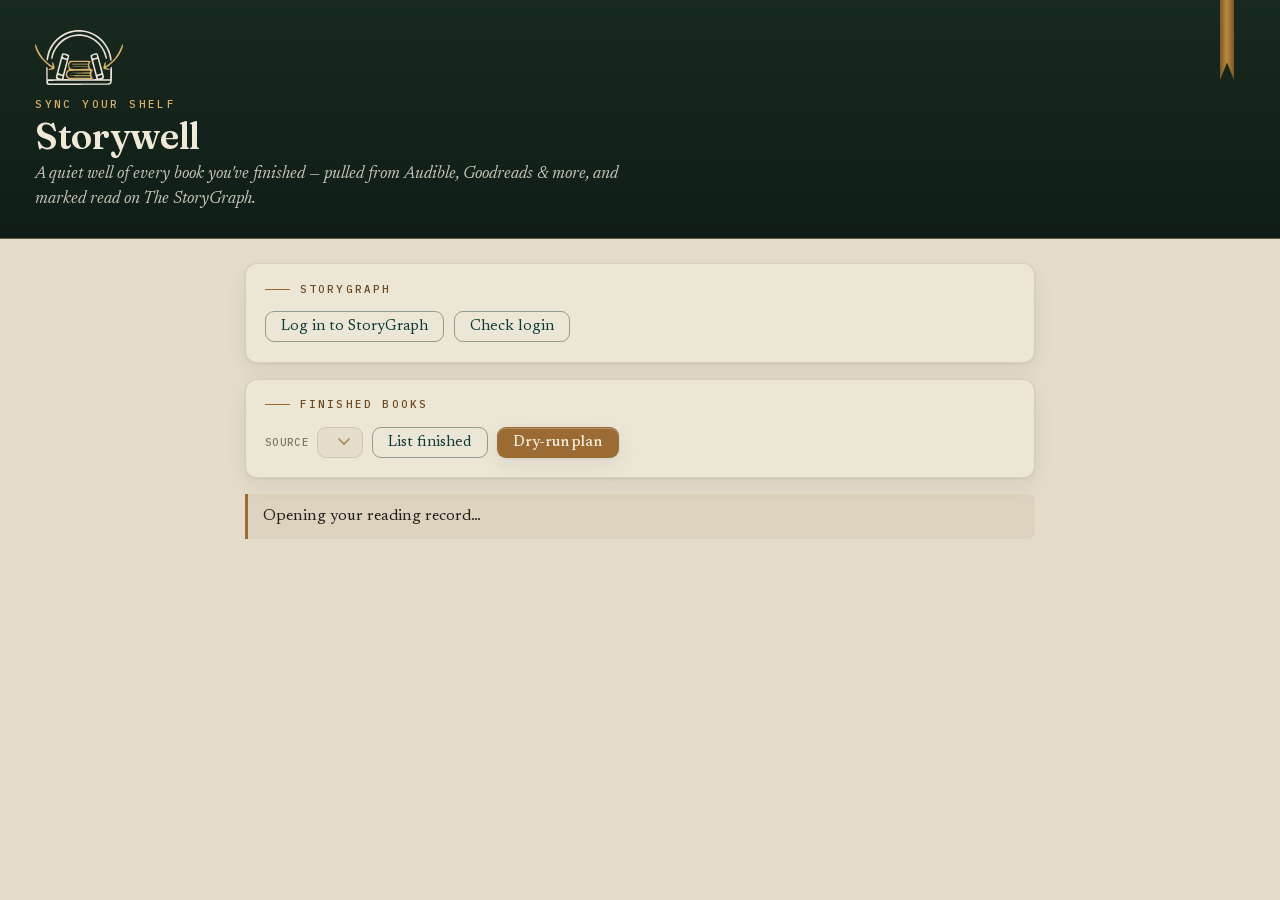
==== commit 1eb01ca1: "fix: run the desktop engine in a spawned worker process The desktop Dry-run plan silently deadlocked" ====
--- a/src/storywell/desktop/web/index.html
+++ b/src/storywell/desktop/web/index.html
@@ -286,20 +286,124 @@
         outline-offset: 2px;
       }
 
+      /* ---- signed-in chip ---- */
+      /* Once a session is saved the "Log in" button is replaced by this, so the
+         account reads as connected rather than inviting an endless re-login. */
+      .signed-in {
+        display: inline-flex;
+        align-items: center;
+        gap: 0.55rem;
+      }
+      .signed-in[hidden] {
+        display: none;
+      }
+      .signed-in__mark {
+        display: inline-flex;
+        align-items: center;
+        gap: 0.35rem;
+        font: 500 0.9rem var(--body);
+        color: var(--ink);
+      }
+      .signed-in__mark::before {
+        content: "✓";
+        color: var(--brass-text);
+        font-weight: 600;
+      }
+      .btn.link {
+        padding: 0.2rem 0.4rem;
+        border-color: transparent;
+        color: var(--muted);
+        font-size: 0.85rem;
+        text-decoration: underline;
+        text-underline-offset: 2px;
+      }
+      .btn.link:hover {
+        color: var(--brass-text);
+        background: transparent;
+        border-color: transparent;
+      }
+
       /* ---- status: a margin note ---- */
+      /* The status line is the app's voice — it must be the most legible thing on the
+         page, not a dim aside, so a result (e.g. "session is active") is never missed. */
       #status {
-        margin: 0.4rem 0 1rem;
+        display: flex;
+        align-items: center;
+        gap: 0.7rem;
+        margin: 0.6rem 0 1.1rem;
         min-height: 1.5em;
-        padding-left: 0.9rem;
-        border-left: 2px solid var(--line);
+        padding: 0.6rem 0.9rem;
+        border-left: 3px solid var(--brass);
+        border-radius: 0 8px 8px 0;
+        background: color-mix(in srgb, var(--brass) 9%, transparent);
         font-family: var(--body);
-        font-style: italic;
-        font-size: 0.98rem;
-        color: var(--muted);
+        font-size: 1.02rem;
+        color: var(--ink);
       }
       #status.error {
         color: var(--error-fg);
         border-left-color: var(--error-fg);
+        background: var(--error-bg);
+      }
+
+      /* ---- a book turning its pages: the "working" loader ---- */
+      .book-loader {
+        position: relative;
+        flex: 0 0 auto;
+        width: 30px;
+        height: 20px;
+        perspective: 260px;
+      }
+      .book-loader[hidden] {
+        display: none;
+      }
+      .book-loader::before {
+        /* the open book: two covers meeting at a centre spine */
+        content: "";
+        position: absolute;
+        inset: 0;
+        border: 1.5px solid var(--brass);
+        border-radius: 2px;
+        background: linear-gradient(var(--brass), var(--brass)) 50% / 1.5px 100%
+          no-repeat;
+      }
+      .book-loader__page {
+        position: absolute;
+        top: 2.5px;
+        left: 50%;
+        width: 12px;
+        height: 15px;
+        transform-origin: left center;
+        background: linear-gradient(
+          to right,
+          color-mix(in srgb, var(--brass) 70%, var(--surface)),
+          color-mix(in srgb, var(--brass) 40%, var(--surface))
+        );
+        border: 1px solid var(--brass);
+        border-radius: 1px 2px 2px 1px;
+        animation: book-page 1.5s infinite ease-in-out;
+      }
+      .book-loader__page:nth-child(2) {
+        animation-delay: 0.3s;
+      }
+      .book-loader__page:nth-child(3) {
+        animation-delay: 0.6s;
+      }
+      @keyframes book-page {
+        0%,
+        12% {
+          transform: rotateY(0);
+        }
+        88%,
+        100% {
+          transform: rotateY(-180deg);
+        }
+      }
+      @media (prefers-reduced-motion: reduce) {
+        .book-loader__page {
+          animation: none;
+          opacity: 0.7;
+        }
       }
 
       /* ---- the reading ledger ---- */
@@ -443,6 +547,10 @@
           <button id="storygraph-login" class="btn">
             Log in to StoryGraph
           </button>
+          <span id="storygraph-status" class="signed-in" hidden>
+            <span class="signed-in__mark">Signed in to StoryGraph</span>
+            <button id="storygraph-logout" class="btn link">Log out</button>
+          </span>
           <button id="check" class="btn">Check login</button>
         </div>
       </section>
@@ -475,6 +583,10 @@
               </select></label
             >
             <button id="audible-login" class="btn">Log in to Audible</button>
+            <span id="audible-status" class="signed-in" hidden>
+              <span class="signed-in__mark">Signed in to Audible</span>
+              <button id="audible-logout" class="btn link">Log out</button>
+            </span>
           </span>
           <span id="setup-file" class="account-group" hidden>
             <button id="choose-file" class="btn">Choose export file…</button>
@@ -512,7 +624,14 @@
         </div>
       </section>
 
-      <p id="status">Opening your reading record…</p>
+      <div id="status">
+        <span class="book-loader" id="status-loader" aria-hidden="true" hidden>
+          <span class="book-loader__page"></span>
+          <span class="book-loader__page"></span>
+          <span class="book-loader__page"></span>
+        </span>
+        <span id="status-text">Opening your reading record…</span>
+      </div>
       <div id="results"></div>
     </main>
 
@@ -522,8 +641,47 @@
 
       function setStatus(text, isError = false) {
         const el = $("status");
-        el.textContent = text;
+        $("status-text").textContent = text;
         el.classList.toggle("error", isError);
+        // a brief gold pulse so an update is noticed, even when the wording is calm
+        if (!window.matchMedia("(prefers-reduced-motion: reduce)").matches) {
+          el.animate(
+            [
+              { boxShadow: "0 0 0 3px rgba(216, 176, 106, 0.55)" },
+              { boxShadow: "0 0 0 3px rgba(216, 176, 106, 0)" },
+            ],
+            { duration: 700, easing: "ease-out" },
+          );
+        }
+      }
+
+      // Update the status wording without the gold pulse — for the rapid progress ticks,
+      // where a pulse every poll would be noise rather than signal.
+      function setProgressText(text) {
+        $("status-text").textContent = text;
+      }
+
+      // While a long job runs (sync_plan searches StoryGraph per book), poll the engine's
+      // [done, total] and show a live counter so it never looks frozen. Returns a stopper.
+      function pollProgress() {
+        let stopped = false;
+        let timer = null;
+        const tick = async () => {
+          const res = await api().progress();
+          // A poll in flight when we stop must NOT overwrite the final summary that
+          // renderPlan just wrote — bail if the stopper fired during the await.
+          if (stopped) return;
+          if (res && res.ok && res.value.total)
+            setProgressText(
+              `Searching StoryGraph — ${res.value.done} of ${res.value.total} books matched…`,
+            );
+          if (!stopped) timer = setTimeout(tick, 700); // self-reschedule: no tick pile-up
+        };
+        timer = setTimeout(tick, 700);
+        return () => {
+          stopped = true;
+          clearTimeout(timer);
+        };
       }
 
       let browserReady = true;
@@ -535,7 +693,44 @@
         "plan",
         "audible-login",
       ];
-      const BUTTONS = ["list", "choose-file", ...BROWSER_BUTTONS];
+      // Log-out just deletes a local credential file — no browser — so it isn't gated on
+      // browserReady, but it is in BUTTONS so it's disabled while another action runs.
+      const LOGOUT_BUTTONS = ["storygraph-logout", "audible-logout"];
+      const BUTTONS = [
+        "list",
+        "choose-file",
+        ...BROWSER_BUTTONS,
+        ...LOGOUT_BUTTONS,
+      ];
+
+      // The two account logins, each toggling its "Log in" button against a signed-in chip.
+      const LOGINS = {
+        storygraph: {
+          loginBtn: "storygraph-login",
+          chip: "storygraph-status",
+          logoutBtn: "storygraph-logout",
+          label: "StoryGraph",
+        },
+        audible: {
+          loginBtn: "audible-login",
+          chip: "audible-status",
+          logoutBtn: "audible-logout",
+          label: "Audible",
+        },
+      };
+      // Mirrors which credential files exist on disk. StoryGraph is reconciled against the
+      // live session by "Check login"; Audible is presence-only (no cheap liveness check),
+      // so a session revoked out-of-band shows as signed-in until the next launch.
+      let savedLogins = { storygraph: false, audible: false };
+
+      // Reflect saved-credential state: a connected account hides its "Log in" button and
+      // shows the signed-in chip (with Log out) instead, so re-login isn't an open invitation.
+      function renderLoginState() {
+        for (const [name, cfg] of Object.entries(LOGINS)) {
+          $(cfg.loginBtn).hidden = savedLogins[name];
+          $(cfg.chip).hidden = !savedLogins[name];
+        }
+      }
 
       // A file source can't List/Plan until its export file is chosen.
       function fileMissing() {
@@ -554,6 +749,7 @@
 
       function busy(on) {
         for (const id of BUTTONS) $(id).disabled = on;
+        $("status-loader").hidden = !on; // the book turns its pages while work runs
         if (!on) applyGates();
       }
 
@@ -630,6 +826,9 @@
           .join("");
         if (sources.includes("audible")) $("source").value = "audible";
         updateSourceUI();
+        const logins = await call("saved_logins");
+        if (logins) savedLogins = logins;
+        renderLoginState();
         await ensureBrowser();
       }
 
@@ -715,27 +914,48 @@
       };
 
       // Both logins follow the same shape: open a browser, sign in, persist the session.
-      async function browserLogin(method, opening, done, ...args) {
+      // On success the saved-login state flips so the chip replaces the "Log in" button.
+      async function browserLogin(name, method, opening, done, ...args) {
         setStatus(opening);
         const path = await call(method, ...args);
-        if (path) setStatus(done);
+        if (path) {
+          savedLogins[name] = true;
+          renderLoginState();
+          setStatus(done);
+        }
+      }
+
+      // Log out: forget the saved credential, then restore the "Log in" button.
+      for (const [name, cfg] of Object.entries(LOGINS)) {
+        $(cfg.logoutBtn).onclick = async () => {
+          const ok = await call("forget_login", name);
+          if (ok) {
+            savedLogins[name] = false;
+            renderLoginState();
+            setStatus(`Logged out of ${cfg.label}.`);
+          }
+        };
       }
 
       $("storygraph-login").onclick = () =>
         browserLogin(
+          "storygraph",
           "storygraph_login",
           "Opening StoryGraph login in a browser — sign in there, then return.",
           "StoryGraph login saved. You're ready to sync.",
         );
       $("check").onclick = async () => {
         const ok = await call("login_state");
-        if (ok !== null)
-          setStatus(
-            ok
-              ? "StoryGraph session is active."
-              : "No active StoryGraph session — use “Log in to StoryGraph”.",
-            !ok,
-          );
+        if (ok === null) return; // the check itself failed; message already shown
+        // The live check is authoritative: a stale saved session reverts to "Log in".
+        savedLogins.storygraph = ok;
+        renderLoginState();
+        setStatus(
+          ok
+            ? "StoryGraph session is active."
+            : "Your StoryGraph session has expired — log in again.",
+          !ok,
+        );
       };
       $("list").onclick = async () => {
         const books = await call("list_finished", source(), sourceOptions());
@@ -743,19 +963,42 @@
       };
       $("plan").onclick = async () => {
         setStatus(
-          "Matching against StoryGraph… this opens a browser in the background.",
+          "Searching StoryGraph… opening a browser in the background. For a large library this can take a few minutes.",
         );
-        const data = await call("sync_plan", source(), sourceOptions());
-        if (data) renderPlan(data);
+        const stopPolling = pollProgress();
+        try {
+          const data = await call("sync_plan", source(), sourceOptions());
+          if (data) renderPlan(data);
+        } finally {
+          stopPolling();
+        }
       };
       $("audible-login").onclick = () =>
         browserLogin(
+          "audible",
           "audible_login",
           "Opening Amazon login in a browser — sign in there, then return.",
           "Audible login saved. You can now List finished or Dry-run plan.",
           $("marketplace").value,
         );
 
+      // Safety net: never fail silently. Any uncaught error surfaces in the status panel
+      // and the UI is un-stuck (loader hidden, buttons restored to their gated state).
+      function reportFatal(detail) {
+        try {
+          busy(false); // hide the loader, re-enable buttons, re-apply gates
+        } catch (_e) {
+          /* keep going — showing the message matters more */
+        }
+        setStatus("Something went wrong: " + (detail || "unknown error"), true);
+      }
+      window.addEventListener("error", (e) => reportFatal(e.message));
+      window.addEventListener("unhandledrejection", (e) =>
+        reportFatal(
+          e.reason && e.reason.message ? e.reason.message : String(e.reason),
+        ),
+      );
+
       if (window.pywebview?.api) init();
       else window.addEventListener("pywebviewready", init);
     </script>
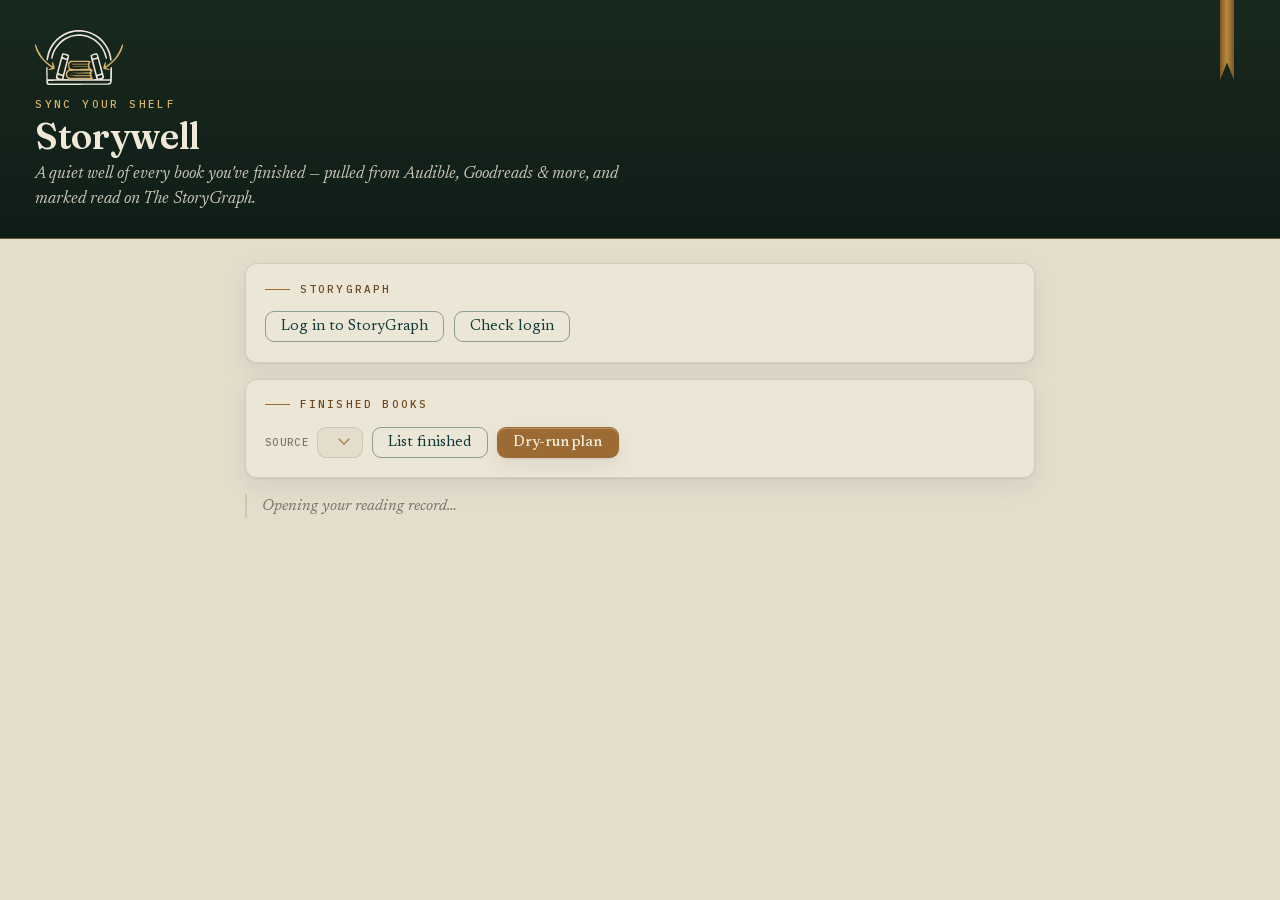
==== commit 8c65c9fd: "Merge pull request #54 from drmowinckels/feat/desktop-bundle-fonts feat: self-host the brand fonts (" ====
--- a/src/storywell/desktop/web/index.html
+++ b/src/storywell/desktop/web/index.html
@@ -286,124 +286,20 @@
         outline-offset: 2px;
       }
 
-      /* ---- signed-in chip ---- */
-      /* Once a session is saved the "Log in" button is replaced by this, so the
-         account reads as connected rather than inviting an endless re-login. */
-      .signed-in {
-        display: inline-flex;
-        align-items: center;
-        gap: 0.55rem;
-      }
-      .signed-in[hidden] {
-        display: none;
-      }
-      .signed-in__mark {
-        display: inline-flex;
-        align-items: center;
-        gap: 0.35rem;
-        font: 500 0.9rem var(--body);
-        color: var(--ink);
-      }
-      .signed-in__mark::before {
-        content: "✓";
-        color: var(--brass-text);
-        font-weight: 600;
-      }
-      .btn.link {
-        padding: 0.2rem 0.4rem;
-        border-color: transparent;
+      /* ---- status: a margin note ---- */
+      #status {
+        margin: 0.4rem 0 1rem;
+        min-height: 1.5em;
+        padding-left: 0.9rem;
+        border-left: 2px solid var(--line);
+        font-family: var(--body);
+        font-style: italic;
+        font-size: 0.98rem;
         color: var(--muted);
-        font-size: 0.85rem;
-        text-decoration: underline;
-        text-underline-offset: 2px;
-      }
-      .btn.link:hover {
-        color: var(--brass-text);
-        background: transparent;
-        border-color: transparent;
-      }
-
-      /* ---- status: a margin note ---- */
-      /* The status line is the app's voice — it must be the most legible thing on the
-         page, not a dim aside, so a result (e.g. "session is active") is never missed. */
-      #status {
-        display: flex;
-        align-items: center;
-        gap: 0.7rem;
-        margin: 0.6rem 0 1.1rem;
-        min-height: 1.5em;
-        padding: 0.6rem 0.9rem;
-        border-left: 3px solid var(--brass);
-        border-radius: 0 8px 8px 0;
-        background: color-mix(in srgb, var(--brass) 9%, transparent);
-        font-family: var(--body);
-        font-size: 1.02rem;
-        color: var(--ink);
       }
       #status.error {
         color: var(--error-fg);
         border-left-color: var(--error-fg);
-        background: var(--error-bg);
-      }
-
-      /* ---- a book turning its pages: the "working" loader ---- */
-      .book-loader {
-        position: relative;
-        flex: 0 0 auto;
-        width: 30px;
-        height: 20px;
-        perspective: 260px;
-      }
-      .book-loader[hidden] {
-        display: none;
-      }
-      .book-loader::before {
-        /* the open book: two covers meeting at a centre spine */
-        content: "";
-        position: absolute;
-        inset: 0;
-        border: 1.5px solid var(--brass);
-        border-radius: 2px;
-        background: linear-gradient(var(--brass), var(--brass)) 50% / 1.5px 100%
-          no-repeat;
-      }
-      .book-loader__page {
-        position: absolute;
-        top: 2.5px;
-        left: 50%;
-        width: 12px;
-        height: 15px;
-        transform-origin: left center;
-        background: linear-gradient(
-          to right,
-          color-mix(in srgb, var(--brass) 70%, var(--surface)),
-          color-mix(in srgb, var(--brass) 40%, var(--surface))
-        );
-        border: 1px solid var(--brass);
-        border-radius: 1px 2px 2px 1px;
-        animation: book-page 1.5s infinite ease-in-out;
-      }
-      .book-loader__page:nth-child(2) {
-        animation-delay: 0.3s;
-      }
-      .book-loader__page:nth-child(3) {
-        animation-delay: 0.6s;
-      }
-      @keyframes book-page {
-        0%,
-        12% {
-          transform: rotateY(0);
-        }
-        88%,
-        100% {
-          transform: rotateY(-180deg);
-        }
-      }
-      @media (prefers-reduced-motion: reduce) {
-        .book-loader__page {
-          animation: none;
-          opacity: 0.7;
-        }
       }
 
       /* ---- the reading ledger ---- */
@@ -547,10 +443,6 @@
           <button id="storygraph-login" class="btn">
             Log in to StoryGraph
           </button>
-          <span id="storygraph-status" class="signed-in" hidden>
-            <span class="signed-in__mark">Signed in to StoryGraph</span>
-            <button id="storygraph-logout" class="btn link">Log out</button>
-          </span>
           <button id="check" class="btn">Check login</button>
         </div>
       </section>
@@ -583,10 +475,6 @@
               </select></label
             >
             <button id="audible-login" class="btn">Log in to Audible</button>
-            <span id="audible-status" class="signed-in" hidden>
-              <span class="signed-in__mark">Signed in to Audible</span>
-              <button id="audible-logout" class="btn link">Log out</button>
-            </span>
           </span>
           <span id="setup-file" class="account-group" hidden>
             <button id="choose-file" class="btn">Choose export file…</button>
@@ -624,14 +512,7 @@
         </div>
       </section>
 
-      <div id="status">
-        <span class="book-loader" id="status-loader" aria-hidden="true" hidden>
-          <span class="book-loader__page"></span>
-          <span class="book-loader__page"></span>
-          <span class="book-loader__page"></span>
-        </span>
-        <span id="status-text">Opening your reading record…</span>
-      </div>
+      <p id="status">Opening your reading record…</p>
       <div id="results"></div>
     </main>
 
@@ -641,47 +522,8 @@
 
       function setStatus(text, isError = false) {
         const el = $("status");
-        $("status-text").textContent = text;
+        el.textContent = text;
         el.classList.toggle("error", isError);
-        // a brief gold pulse so an update is noticed, even when the wording is calm
-        if (!window.matchMedia("(prefers-reduced-motion: reduce)").matches) {
-          el.animate(
-            [
-              { boxShadow: "0 0 0 3px rgba(216, 176, 106, 0.55)" },
-              { boxShadow: "0 0 0 3px rgba(216, 176, 106, 0)" },
-            ],
-            { duration: 700, easing: "ease-out" },
-          );
-        }
-      }
-
-      // Update the status wording without the gold pulse — for the rapid progress ticks,
-      // where a pulse every poll would be noise rather than signal.
-      function setProgressText(text) {
-        $("status-text").textContent = text;
-      }
-
-      // While a long job runs (sync_plan searches StoryGraph per book), poll the engine's
-      // [done, total] and show a live counter so it never looks frozen. Returns a stopper.
-      function pollProgress() {
-        let stopped = false;
-        let timer = null;
-        const tick = async () => {
-          const res = await api().progress();
-          // A poll in flight when we stop must NOT overwrite the final summary that
-          // renderPlan just wrote — bail if the stopper fired during the await.
-          if (stopped) return;
-          if (res && res.ok && res.value.total)
-            setProgressText(
-              `Searching StoryGraph — ${res.value.done} of ${res.value.total} books matched…`,
-            );
-          if (!stopped) timer = setTimeout(tick, 700); // self-reschedule: no tick pile-up
-        };
-        timer = setTimeout(tick, 700);
-        return () => {
-          stopped = true;
-          clearTimeout(timer);
-        };
       }
 
       let browserReady = true;
@@ -693,44 +535,7 @@
         "plan",
         "audible-login",
       ];
-      // Log-out just deletes a local credential file — no browser — so it isn't gated on
-      // browserReady, but it is in BUTTONS so it's disabled while another action runs.
-      const LOGOUT_BUTTONS = ["storygraph-logout", "audible-logout"];
-      const BUTTONS = [
-        "list",
-        "choose-file",
-        ...BROWSER_BUTTONS,
-        ...LOGOUT_BUTTONS,
-      ];
-
-      // The two account logins, each toggling its "Log in" button against a signed-in chip.
-      const LOGINS = {
-        storygraph: {
-          loginBtn: "storygraph-login",
-          chip: "storygraph-status",
-          logoutBtn: "storygraph-logout",
-          label: "StoryGraph",
-        },
-        audible: {
-          loginBtn: "audible-login",
-          chip: "audible-status",
-          logoutBtn: "audible-logout",
-          label: "Audible",
-        },
-      };
-      // Mirrors which credential files exist on disk. StoryGraph is reconciled against the
-      // live session by "Check login"; Audible is presence-only (no cheap liveness check),
-      // so a session revoked out-of-band shows as signed-in until the next launch.
-      let savedLogins = { storygraph: false, audible: false };
-
-      // Reflect saved-credential state: a connected account hides its "Log in" button and
-      // shows the signed-in chip (with Log out) instead, so re-login isn't an open invitation.
-      function renderLoginState() {
-        for (const [name, cfg] of Object.entries(LOGINS)) {
-          $(cfg.loginBtn).hidden = savedLogins[name];
-          $(cfg.chip).hidden = !savedLogins[name];
-        }
-      }
+      const BUTTONS = ["list", "choose-file", ...BROWSER_BUTTONS];
 
       // A file source can't List/Plan until its export file is chosen.
       function fileMissing() {
@@ -749,7 +554,6 @@
 
       function busy(on) {
         for (const id of BUTTONS) $(id).disabled = on;
-        $("status-loader").hidden = !on; // the book turns its pages while work runs
         if (!on) applyGates();
       }
 
@@ -826,9 +630,6 @@
           .join("");
         if (sources.includes("audible")) $("source").value = "audible";
         updateSourceUI();
-        const logins = await call("saved_logins");
-        if (logins) savedLogins = logins;
-        renderLoginState();
         await ensureBrowser();
       }
 
@@ -914,48 +715,27 @@
       };
 
       // Both logins follow the same shape: open a browser, sign in, persist the session.
-      // On success the saved-login state flips so the chip replaces the "Log in" button.
-      async function browserLogin(name, method, opening, done, ...args) {
+      async function browserLogin(method, opening, done, ...args) {
         setStatus(opening);
         const path = await call(method, ...args);
-        if (path) {
-          savedLogins[name] = true;
-          renderLoginState();
-          setStatus(done);
-        }
-      }
-
-      // Log out: forget the saved credential, then restore the "Log in" button.
-      for (const [name, cfg] of Object.entries(LOGINS)) {
-        $(cfg.logoutBtn).onclick = async () => {
-          const ok = await call("forget_login", name);
-          if (ok) {
-            savedLogins[name] = false;
-            renderLoginState();
-            setStatus(`Logged out of ${cfg.label}.`);
-          }
-        };
+        if (path) setStatus(done);
       }
 
       $("storygraph-login").onclick = () =>
         browserLogin(
-          "storygraph",
           "storygraph_login",
           "Opening StoryGraph login in a browser — sign in there, then return.",
           "StoryGraph login saved. You're ready to sync.",
         );
       $("check").onclick = async () => {
         const ok = await call("login_state");
-        if (ok === null) return; // the check itself failed; message already shown
-        // The live check is authoritative: a stale saved session reverts to "Log in".
-        savedLogins.storygraph = ok;
-        renderLoginState();
-        setStatus(
-          ok
-            ? "StoryGraph session is active."
-            : "Your StoryGraph session has expired — log in again.",
-          !ok,
-        );
+        if (ok !== null)
+          setStatus(
+            ok
+              ? "StoryGraph session is active."
+              : "No active StoryGraph session — use “Log in to StoryGraph”.",
+            !ok,
+          );
       };
       $("list").onclick = async () => {
         const books = await call("list_finished", source(), sourceOptions());
@@ -963,41 +743,18 @@
       };
       $("plan").onclick = async () => {
         setStatus(
-          "Searching StoryGraph… opening a browser in the background. For a large library this can take a few minutes.",
-        );
-        const stopPolling = pollProgress();
-        try {
-          const data = await call("sync_plan", source(), sourceOptions());
-          if (data) renderPlan(data);
-        } finally {
-          stopPolling();
-        }
+          "Matching against StoryGraph… this opens a browser in the background.",
+        );
+        const data = await call("sync_plan", source(), sourceOptions());
+        if (data) renderPlan(data);
       };
       $("audible-login").onclick = () =>
         browserLogin(
-          "audible",
           "audible_login",
           "Opening Amazon login in a browser — sign in there, then return.",
           "Audible login saved. You can now List finished or Dry-run plan.",
           $("marketplace").value,
         );
-
-      // Safety net: never fail silently. Any uncaught error surfaces in the status panel
-      // and the UI is un-stuck (loader hidden, buttons restored to their gated state).
-      function reportFatal(detail) {
-        try {
-          busy(false); // hide the loader, re-enable buttons, re-apply gates
-        } catch (_e) {
-          /* keep going — showing the message matters more */
-        }
-        setStatus("Something went wrong: " + (detail || "unknown error"), true);
-      }
-      window.addEventListener("error", (e) => reportFatal(e.message));
-      window.addEventListener("unhandledrejection", (e) =>
-        reportFatal(
-          e.reason && e.reason.message ? e.reason.message : String(e.reason),
-        ),
-      );
 
       if (window.pywebview?.api) init();
       else window.addEventListener("pywebviewready", init);
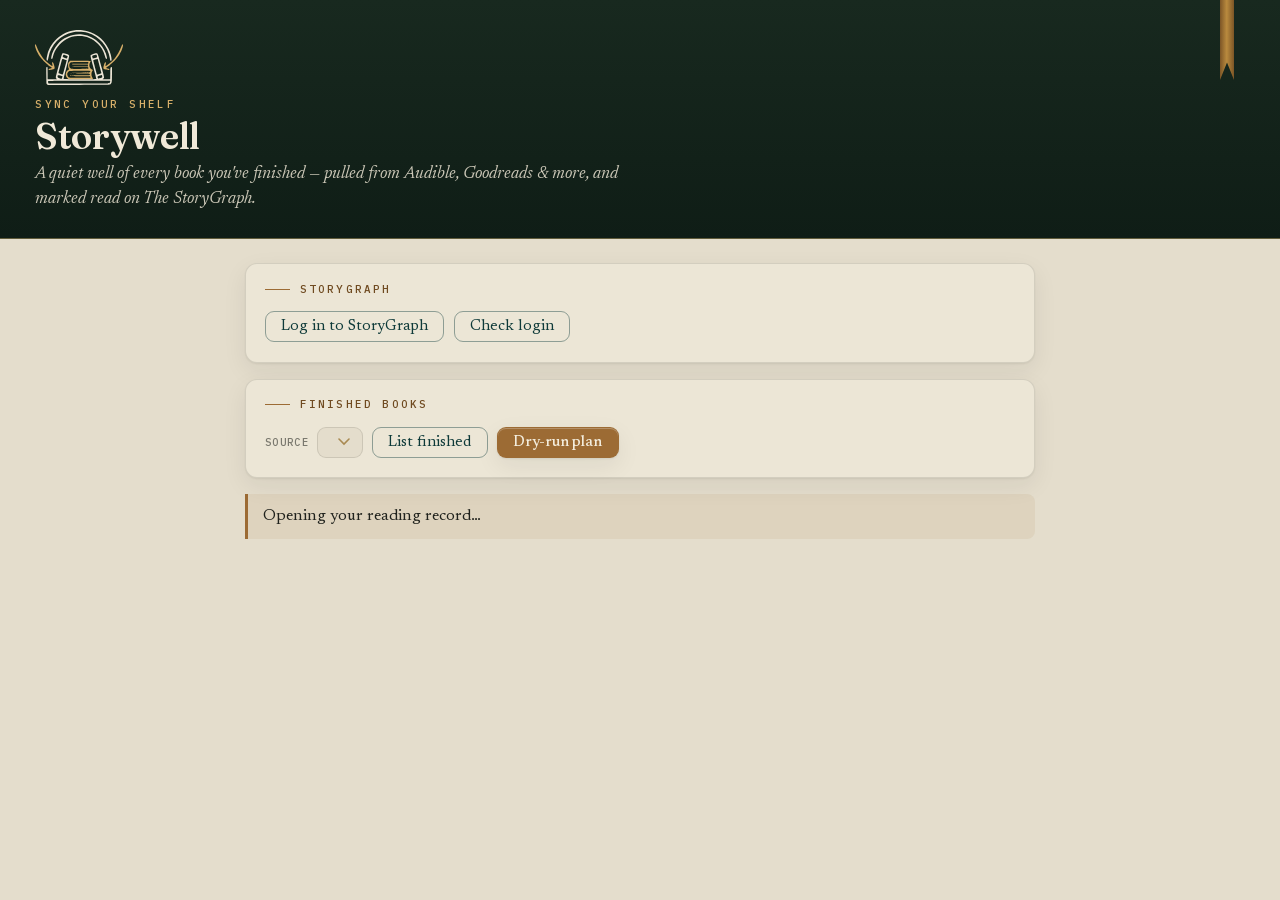
==== commit 323cfb98: "Merge pull request #55 from drmowinckels/fix/desktop-engine-worker fix: run the desktop engine in a " ====
--- a/src/storywell/desktop/web/index.html
+++ b/src/storywell/desktop/web/index.html
@@ -286,20 +286,124 @@
         outline-offset: 2px;
       }
 
+      /* ---- signed-in chip ---- */
+      /* Once a session is saved the "Log in" button is replaced by this, so the
+         account reads as connected rather than inviting an endless re-login. */
+      .signed-in {
+        display: inline-flex;
+        align-items: center;
+        gap: 0.55rem;
+      }
+      .signed-in[hidden] {
+        display: none;
+      }
+      .signed-in__mark {
+        display: inline-flex;
+        align-items: center;
+        gap: 0.35rem;
+        font: 500 0.9rem var(--body);
+        color: var(--ink);
+      }
+      .signed-in__mark::before {
+        content: "✓";
+        color: var(--brass-text);
+        font-weight: 600;
+      }
+      .btn.link {
+        padding: 0.2rem 0.4rem;
+        border-color: transparent;
+        color: var(--muted);
+        font-size: 0.85rem;
+        text-decoration: underline;
+        text-underline-offset: 2px;
+      }
+      .btn.link:hover {
+        color: var(--brass-text);
+        background: transparent;
+        border-color: transparent;
+      }
+
       /* ---- status: a margin note ---- */
+      /* The status line is the app's voice — it must be the most legible thing on the
+         page, not a dim aside, so a result (e.g. "session is active") is never missed. */
       #status {
-        margin: 0.4rem 0 1rem;
+        display: flex;
+        align-items: center;
+        gap: 0.7rem;
+        margin: 0.6rem 0 1.1rem;
         min-height: 1.5em;
-        padding-left: 0.9rem;
-        border-left: 2px solid var(--line);
+        padding: 0.6rem 0.9rem;
+        border-left: 3px solid var(--brass);
+        border-radius: 0 8px 8px 0;
+        background: color-mix(in srgb, var(--brass) 9%, transparent);
         font-family: var(--body);
-        font-style: italic;
-        font-size: 0.98rem;
-        color: var(--muted);
+        font-size: 1.02rem;
+        color: var(--ink);
       }
       #status.error {
         color: var(--error-fg);
         border-left-color: var(--error-fg);
+        background: var(--error-bg);
+      }
+
+      /* ---- a book turning its pages: the "working" loader ---- */
+      .book-loader {
+        position: relative;
+        flex: 0 0 auto;
+        width: 30px;
+        height: 20px;
+        perspective: 260px;
+      }
+      .book-loader[hidden] {
+        display: none;
+      }
+      .book-loader::before {
+        /* the open book: two covers meeting at a centre spine */
+        content: "";
+        position: absolute;
+        inset: 0;
+        border: 1.5px solid var(--brass);
+        border-radius: 2px;
+        background: linear-gradient(var(--brass), var(--brass)) 50% / 1.5px 100%
+          no-repeat;
+      }
+      .book-loader__page {
+        position: absolute;
+        top: 2.5px;
+        left: 50%;
+        width: 12px;
+        height: 15px;
+        transform-origin: left center;
+        background: linear-gradient(
+          to right,
+          color-mix(in srgb, var(--brass) 70%, var(--surface)),
+          color-mix(in srgb, var(--brass) 40%, var(--surface))
+        );
+        border: 1px solid var(--brass);
+        border-radius: 1px 2px 2px 1px;
+        animation: book-page 1.5s infinite ease-in-out;
+      }
+      .book-loader__page:nth-child(2) {
+        animation-delay: 0.3s;
+      }
+      .book-loader__page:nth-child(3) {
+        animation-delay: 0.6s;
+      }
+      @keyframes book-page {
+        0%,
+        12% {
+          transform: rotateY(0);
+        }
+        88%,
+        100% {
+          transform: rotateY(-180deg);
+        }
+      }
+      @media (prefers-reduced-motion: reduce) {
+        .book-loader__page {
+          animation: none;
+          opacity: 0.7;
+        }
       }
 
       /* ---- the reading ledger ---- */
@@ -443,6 +547,10 @@
           <button id="storygraph-login" class="btn">
             Log in to StoryGraph
           </button>
+          <span id="storygraph-status" class="signed-in" hidden>
+            <span class="signed-in__mark">Signed in to StoryGraph</span>
+            <button id="storygraph-logout" class="btn link">Log out</button>
+          </span>
           <button id="check" class="btn">Check login</button>
         </div>
       </section>
@@ -475,6 +583,10 @@
               </select></label
             >
             <button id="audible-login" class="btn">Log in to Audible</button>
+            <span id="audible-status" class="signed-in" hidden>
+              <span class="signed-in__mark">Signed in to Audible</span>
+              <button id="audible-logout" class="btn link">Log out</button>
+            </span>
           </span>
           <span id="setup-file" class="account-group" hidden>
             <button id="choose-file" class="btn">Choose export file…</button>
@@ -512,7 +624,14 @@
         </div>
       </section>
 
-      <p id="status">Opening your reading record…</p>
+      <div id="status">
+        <span class="book-loader" id="status-loader" aria-hidden="true" hidden>
+          <span class="book-loader__page"></span>
+          <span class="book-loader__page"></span>
+          <span class="book-loader__page"></span>
+        </span>
+        <span id="status-text">Opening your reading record…</span>
+      </div>
       <div id="results"></div>
     </main>
 
@@ -522,8 +641,47 @@
 
       function setStatus(text, isError = false) {
         const el = $("status");
-        el.textContent = text;
+        $("status-text").textContent = text;
         el.classList.toggle("error", isError);
+        // a brief gold pulse so an update is noticed, even when the wording is calm
+        if (!window.matchMedia("(prefers-reduced-motion: reduce)").matches) {
+          el.animate(
+            [
+              { boxShadow: "0 0 0 3px rgba(216, 176, 106, 0.55)" },
+              { boxShadow: "0 0 0 3px rgba(216, 176, 106, 0)" },
+            ],
+            { duration: 700, easing: "ease-out" },
+          );
+        }
+      }
+
+      // Update the status wording without the gold pulse — for the rapid progress ticks,
+      // where a pulse every poll would be noise rather than signal.
+      function setProgressText(text) {
+        $("status-text").textContent = text;
+      }
+
+      // While a long job runs (sync_plan searches StoryGraph per book), poll the engine's
+      // [done, total] and show a live counter so it never looks frozen. Returns a stopper.
+      function pollProgress() {
+        let stopped = false;
+        let timer = null;
+        const tick = async () => {
+          const res = await api().progress();
+          // A poll in flight when we stop must NOT overwrite the final summary that
+          // renderPlan just wrote — bail if the stopper fired during the await.
+          if (stopped) return;
+          if (res && res.ok && res.value.total)
+            setProgressText(
+              `Searching StoryGraph — ${res.value.done} of ${res.value.total} books matched…`,
+            );
+          if (!stopped) timer = setTimeout(tick, 700); // self-reschedule: no tick pile-up
+        };
+        timer = setTimeout(tick, 700);
+        return () => {
+          stopped = true;
+          clearTimeout(timer);
+        };
       }
 
       let browserReady = true;
@@ -535,7 +693,44 @@
         "plan",
         "audible-login",
       ];
-      const BUTTONS = ["list", "choose-file", ...BROWSER_BUTTONS];
+      // Log-out just deletes a local credential file — no browser — so it isn't gated on
+      // browserReady, but it is in BUTTONS so it's disabled while another action runs.
+      const LOGOUT_BUTTONS = ["storygraph-logout", "audible-logout"];
+      const BUTTONS = [
+        "list",
+        "choose-file",
+        ...BROWSER_BUTTONS,
+        ...LOGOUT_BUTTONS,
+      ];
+
+      // The two account logins, each toggling its "Log in" button against a signed-in chip.
+      const LOGINS = {
+        storygraph: {
+          loginBtn: "storygraph-login",
+          chip: "storygraph-status",
+          logoutBtn: "storygraph-logout",
+          label: "StoryGraph",
+        },
+        audible: {
+          loginBtn: "audible-login",
+          chip: "audible-status",
+          logoutBtn: "audible-logout",
+          label: "Audible",
+        },
+      };
+      // Mirrors which credential files exist on disk. StoryGraph is reconciled against the
+      // live session by "Check login"; Audible is presence-only (no cheap liveness check),
+      // so a session revoked out-of-band shows as signed-in until the next launch.
+      let savedLogins = { storygraph: false, audible: false };
+
+      // Reflect saved-credential state: a connected account hides its "Log in" button and
+      // shows the signed-in chip (with Log out) instead, so re-login isn't an open invitation.
+      function renderLoginState() {
+        for (const [name, cfg] of Object.entries(LOGINS)) {
+          $(cfg.loginBtn).hidden = savedLogins[name];
+          $(cfg.chip).hidden = !savedLogins[name];
+        }
+      }
 
       // A file source can't List/Plan until its export file is chosen.
       function fileMissing() {
@@ -554,6 +749,7 @@
 
       function busy(on) {
         for (const id of BUTTONS) $(id).disabled = on;
+        $("status-loader").hidden = !on; // the book turns its pages while work runs
         if (!on) applyGates();
       }
 
@@ -630,6 +826,9 @@
           .join("");
         if (sources.includes("audible")) $("source").value = "audible";
         updateSourceUI();
+        const logins = await call("saved_logins");
+        if (logins) savedLogins = logins;
+        renderLoginState();
         await ensureBrowser();
       }
 
@@ -715,27 +914,48 @@
       };
 
       // Both logins follow the same shape: open a browser, sign in, persist the session.
-      async function browserLogin(method, opening, done, ...args) {
+      // On success the saved-login state flips so the chip replaces the "Log in" button.
+      async function browserLogin(name, method, opening, done, ...args) {
         setStatus(opening);
         const path = await call(method, ...args);
-        if (path) setStatus(done);
+        if (path) {
+          savedLogins[name] = true;
+          renderLoginState();
+          setStatus(done);
+        }
+      }
+
+      // Log out: forget the saved credential, then restore the "Log in" button.
+      for (const [name, cfg] of Object.entries(LOGINS)) {
+        $(cfg.logoutBtn).onclick = async () => {
+          const ok = await call("forget_login", name);
+          if (ok) {
+            savedLogins[name] = false;
+            renderLoginState();
+            setStatus(`Logged out of ${cfg.label}.`);
+          }
+        };
       }
 
       $("storygraph-login").onclick = () =>
         browserLogin(
+          "storygraph",
           "storygraph_login",
           "Opening StoryGraph login in a browser — sign in there, then return.",
           "StoryGraph login saved. You're ready to sync.",
         );
       $("check").onclick = async () => {
         const ok = await call("login_state");
-        if (ok !== null)
-          setStatus(
-            ok
-              ? "StoryGraph session is active."
-              : "No active StoryGraph session — use “Log in to StoryGraph”.",
-            !ok,
-          );
+        if (ok === null) return; // the check itself failed; message already shown
+        // The live check is authoritative: a stale saved session reverts to "Log in".
+        savedLogins.storygraph = ok;
+        renderLoginState();
+        setStatus(
+          ok
+            ? "StoryGraph session is active."
+            : "Your StoryGraph session has expired — log in again.",
+          !ok,
+        );
       };
       $("list").onclick = async () => {
         const books = await call("list_finished", source(), sourceOptions());
@@ -743,19 +963,42 @@
       };
       $("plan").onclick = async () => {
         setStatus(
-          "Matching against StoryGraph… this opens a browser in the background.",
+          "Searching StoryGraph… opening a browser in the background. For a large library this can take a few minutes.",
         );
-        const data = await call("sync_plan", source(), sourceOptions());
-        if (data) renderPlan(data);
+        const stopPolling = pollProgress();
+        try {
+          const data = await call("sync_plan", source(), sourceOptions());
+          if (data) renderPlan(data);
+        } finally {
+          stopPolling();
+        }
       };
       $("audible-login").onclick = () =>
         browserLogin(
+          "audible",
           "audible_login",
           "Opening Amazon login in a browser — sign in there, then return.",
           "Audible login saved. You can now List finished or Dry-run plan.",
           $("marketplace").value,
         );
 
+      // Safety net: never fail silently. Any uncaught error surfaces in the status panel
+      // and the UI is un-stuck (loader hidden, buttons restored to their gated state).
+      function reportFatal(detail) {
+        try {
+          busy(false); // hide the loader, re-enable buttons, re-apply gates
+        } catch (_e) {
+          /* keep going — showing the message matters more */
+        }
+        setStatus("Something went wrong: " + (detail || "unknown error"), true);
+      }
+      window.addEventListener("error", (e) => reportFatal(e.message));
+      window.addEventListener("unhandledrejection", (e) =>
+        reportFatal(
+          e.reason && e.reason.message ? e.reason.message : String(e.reason),
+        ),
+      );
+
       if (window.pywebview?.api) init();
       else window.addEventListener("pywebviewready", init);
     </script>
